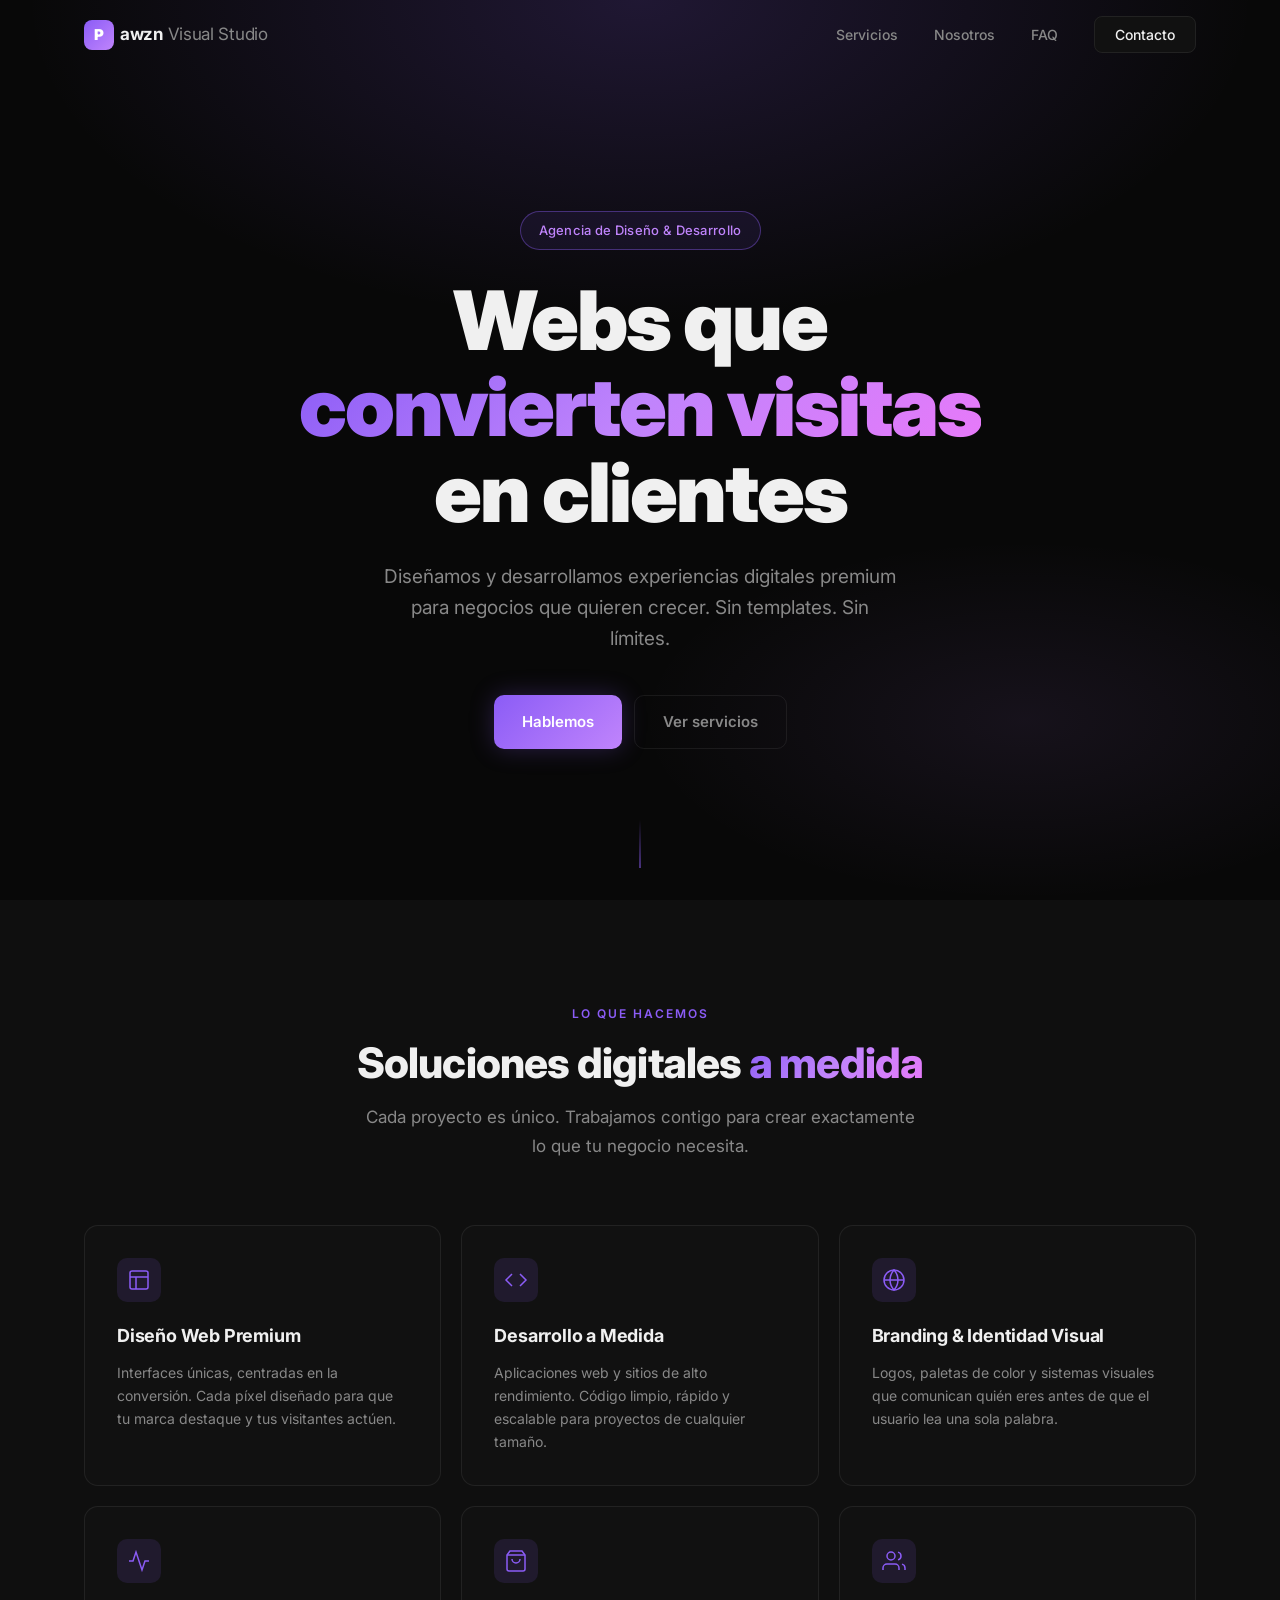
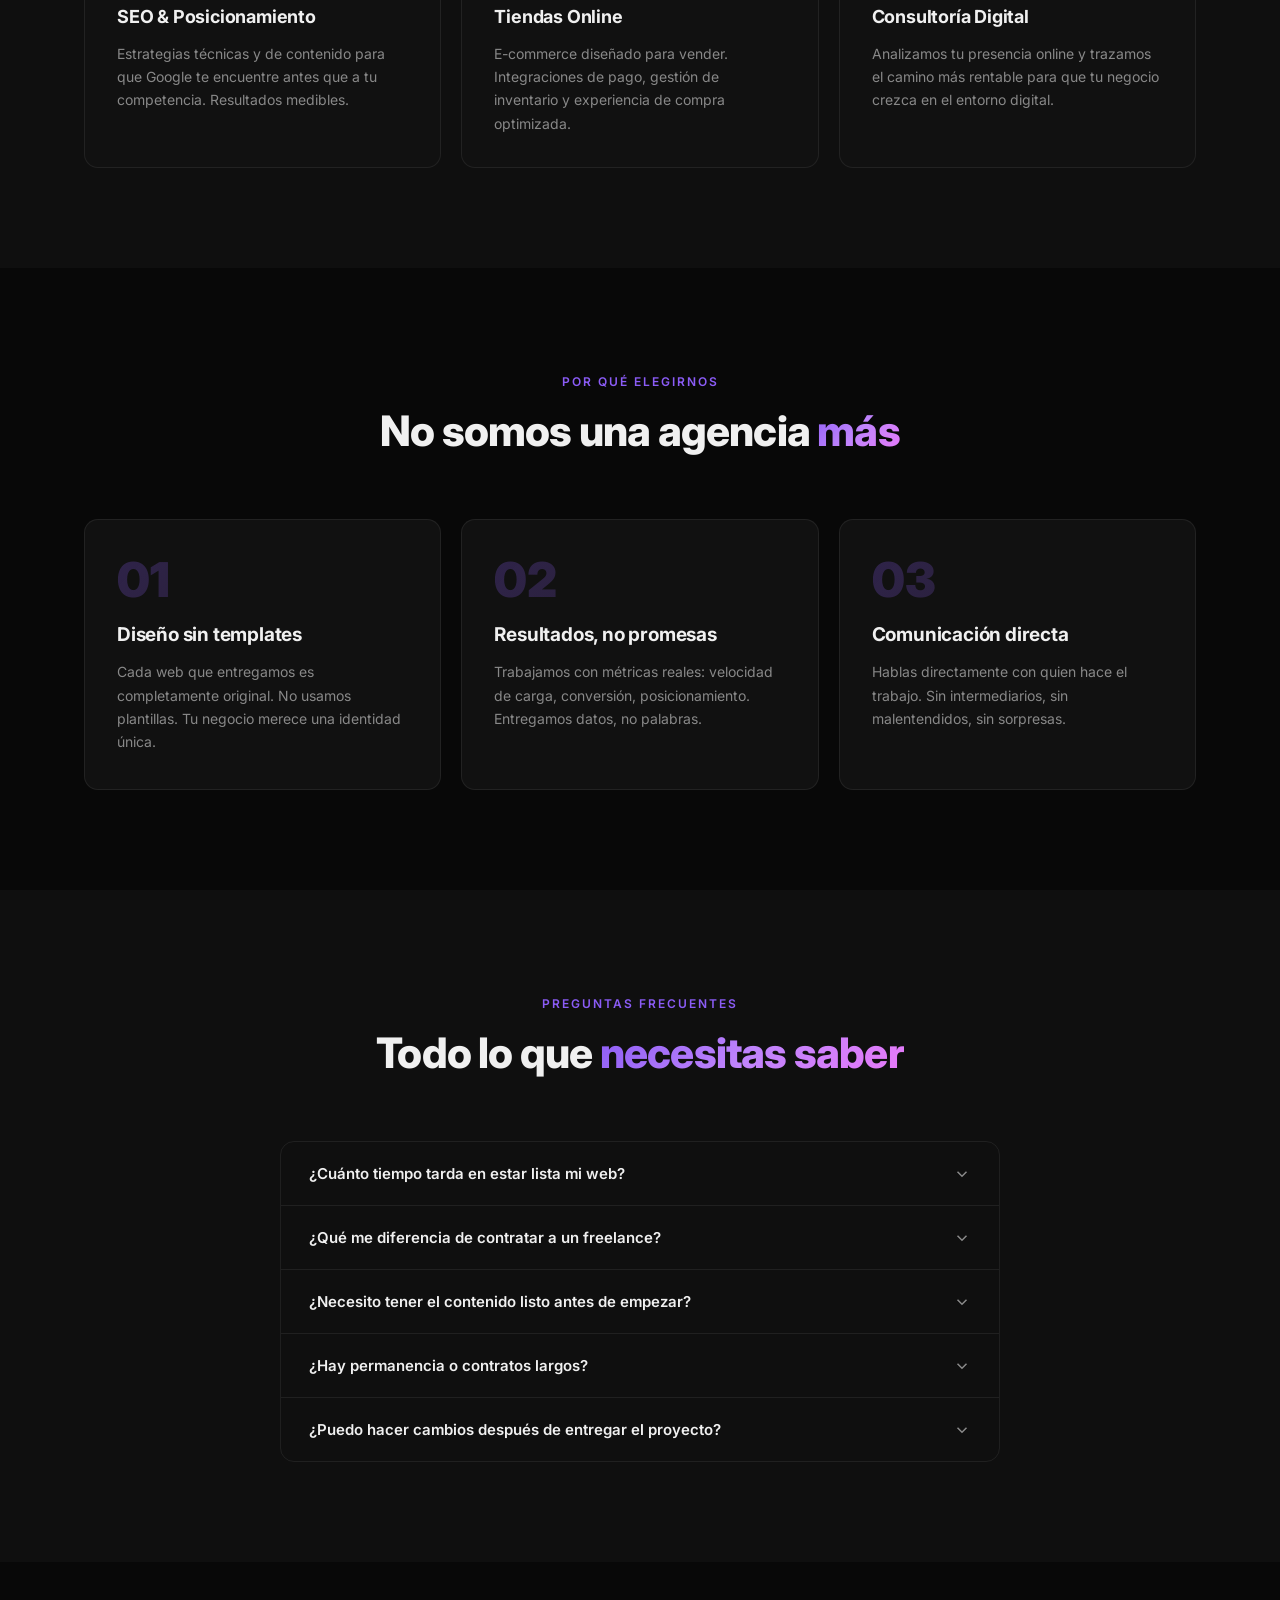
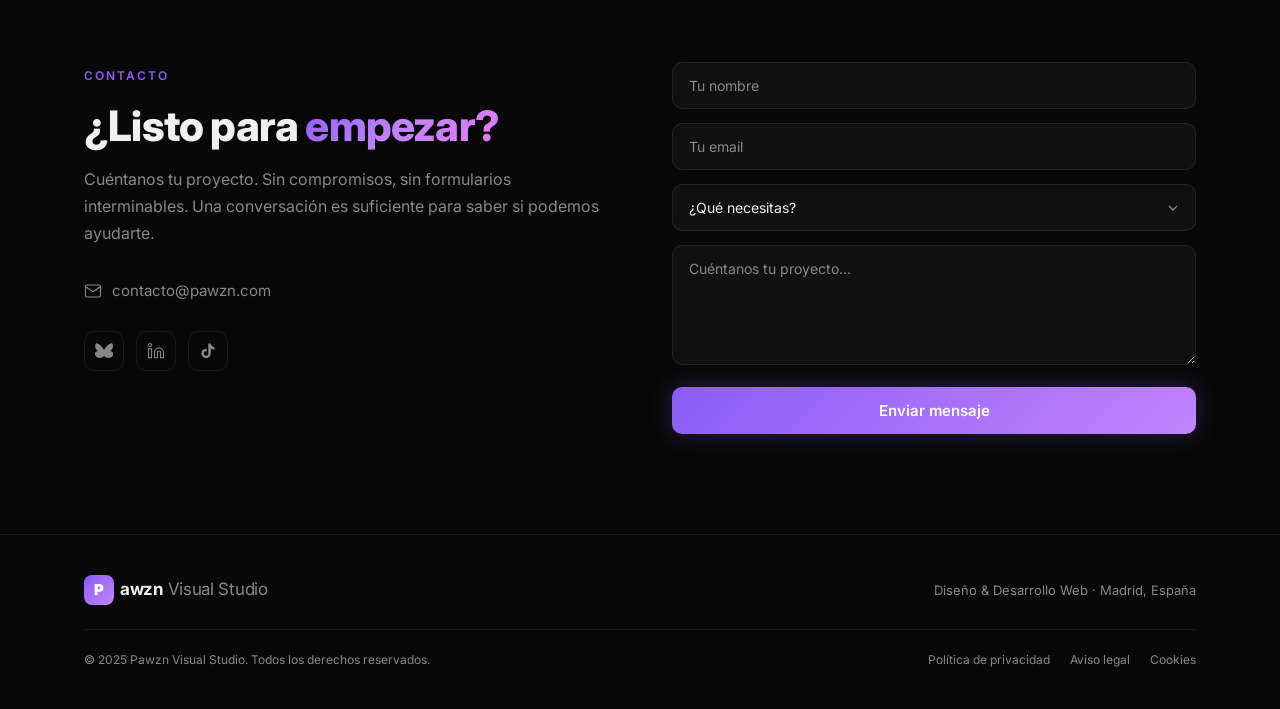
==== index.html @ 92d4a4db "Pawzn Visual Studio — sitio web inicial" ====
<!DOCTYPE html>
<html lang="es">
<head>
  <meta charset="UTF-8" />
  <meta name="viewport" content="width=device-width, initial-scale=1.0" />
  <title>Pawzn Visual Studio — Diseño & Desarrollo Web</title>
  <link rel="preconnect" href="https://fonts.googleapis.com" />
  <link rel="preconnect" href="https://fonts.gstatic.com" crossorigin />
  <link href="https://fonts.googleapis.com/css2?family=Inter:wght@300;400;500;600;700;800;900&display=swap" rel="stylesheet" />
  <link rel="stylesheet" href="style.css" />
</head>
<body>

  <!-- NAV -->
  <nav class="nav" id="nav">
    <div class="nav__inner">
      <a href="#" class="nav__logo">
        <span class="logo-mark">P</span>
        <span class="logo-text">awzn<span class="logo-dim"> Visual Studio</span></span>
      </a>
      <ul class="nav__links">
        <li><a href="#servicios">Servicios</a></li>
        <li><a href="#por-que">Nosotros</a></li>
        <li><a href="#faq">FAQ</a></li>
        <li><a href="#contacto" class="nav__cta">Contacto</a></li>
      </ul>
      <button class="nav__burger" id="burger" aria-label="Menú">
        <span></span><span></span><span></span>
      </button>
    </div>
    <div class="nav__mobile" id="mobileMenu">
      <a href="#servicios">Servicios</a>
      <a href="#por-que">Nosotros</a>
      <a href="#faq">FAQ</a>
      <a href="#contacto">Contacto</a>
    </div>
  </nav>

  <!-- HERO -->
  <section class="hero" id="inicio">
    <div class="hero__bg"></div>
    <div class="hero__content">
      <div class="hero__badge reveal">Agencia de Diseño & Desarrollo</div>
      <h1 class="hero__title reveal reveal--delay-1">
        Webs que<br />
        <span class="gradient-text">convierten visitas</span><br />
        en clientes
      </h1>
      <p class="hero__sub reveal reveal--delay-2">
        Diseñamos y desarrollamos experiencias digitales premium para negocios que quieren crecer. Sin templates. Sin límites.
      </p>
      <div class="hero__actions reveal reveal--delay-3">
        <a href="#contacto" class="btn btn--primary">Hablemos</a>
        <a href="#servicios" class="btn btn--ghost">Ver servicios</a>
      </div>
    </div>
    <div class="hero__scroll">
      <span></span>
    </div>
  </section>

  <!-- SERVICIOS -->
  <section class="services" id="servicios">
    <div class="container">
      <div class="section-header reveal">
        <p class="section-label">Lo que hacemos</p>
        <h2 class="section-title">Soluciones digitales <span class="gradient-text">a medida</span></h2>
        <p class="section-sub">Cada proyecto es único. Trabajamos contigo para crear exactamente lo que tu negocio necesita.</p>
      </div>
      <div class="services__grid">

        <div class="service-card reveal">
          <div class="service-card__icon">
            <svg viewBox="0 0 24 24" fill="none" stroke="currentColor" stroke-width="1.5"><rect x="3" y="3" width="18" height="18" rx="2"/><path d="M3 9h18M9 21V9"/></svg>
          </div>
          <h3>Diseño Web Premium</h3>
          <p>Interfaces únicas, centradas en la conversión. Cada píxel diseñado para que tu marca destaque y tus visitantes actúen.</p>
        </div>

        <div class="service-card reveal">
          <div class="service-card__icon">
            <svg viewBox="0 0 24 24" fill="none" stroke="currentColor" stroke-width="1.5"><polyline points="16 18 22 12 16 6"/><polyline points="8 6 2 12 8 18"/></svg>
          </div>
          <h3>Desarrollo a Medida</h3>
          <p>Aplicaciones web y sitios de alto rendimiento. Código limpio, rápido y escalable para proyectos de cualquier tamaño.</p>
        </div>

        <div class="service-card reveal">
          <div class="service-card__icon">
            <svg viewBox="0 0 24 24" fill="none" stroke="currentColor" stroke-width="1.5"><circle cx="12" cy="12" r="10"/><path d="M12 2a15.3 15.3 0 0 1 4 10 15.3 15.3 0 0 1-4 10 15.3 15.3 0 0 1-4-10 15.3 15.3 0 0 1 4-10z"/><path d="M2 12h20"/></svg>
          </div>
          <h3>Branding & Identidad Visual</h3>
          <p>Logos, paletas de color y sistemas visuales que comunican quién eres antes de que el usuario lea una sola palabra.</p>
        </div>

        <div class="service-card reveal">
          <div class="service-card__icon">
            <svg viewBox="0 0 24 24" fill="none" stroke="currentColor" stroke-width="1.5"><polyline points="22 12 18 12 15 21 9 3 6 12 2 12"/></svg>
          </div>
          <h3>SEO & Posicionamiento</h3>
          <p>Estrategias técnicas y de contenido para que Google te encuentre antes que a tu competencia. Resultados medibles.</p>
        </div>

        <div class="service-card reveal">
          <div class="service-card__icon">
            <svg viewBox="0 0 24 24" fill="none" stroke="currentColor" stroke-width="1.5"><path d="M6 2L3 6v14a2 2 0 002 2h14a2 2 0 002-2V6l-3-4z"/><line x1="3" y1="6" x2="21" y2="6"/><path d="M16 10a4 4 0 01-8 0"/></svg>
          </div>
          <h3>Tiendas Online</h3>
          <p>E-commerce diseñado para vender. Integraciones de pago, gestión de inventario y experiencia de compra optimizada.</p>
        </div>

        <div class="service-card reveal">
          <div class="service-card__icon">
            <svg viewBox="0 0 24 24" fill="none" stroke="currentColor" stroke-width="1.5"><path d="M17 21v-2a4 4 0 00-4-4H5a4 4 0 00-4 4v2"/><circle cx="9" cy="7" r="4"/><path d="M23 21v-2a4 4 0 00-3-3.87"/><path d="M16 3.13a4 4 0 010 7.75"/></svg>
          </div>
          <h3>Consultoría Digital</h3>
          <p>Analizamos tu presencia online y trazamos el camino más rentable para que tu negocio crezca en el entorno digital.</p>
        </div>

      </div>
    </div>
  </section>

  <!-- POR QUÉ PAWZN -->
  <section class="why" id="por-que">
    <div class="container">
      <div class="section-header reveal">
        <p class="section-label">Por qué elegirnos</p>
        <h2 class="section-title">No somos una agencia <span class="gradient-text">más</span></h2>
      </div>
      <div class="why__grid">
        <div class="why-card reveal">
          <div class="why-card__num">01</div>
          <h3>Diseño sin templates</h3>
          <p>Cada web que entregamos es completamente original. No usamos plantillas. Tu negocio merece una identidad única.</p>
        </div>
        <div class="why-card reveal">
          <div class="why-card__num">02</div>
          <h3>Resultados, no promesas</h3>
          <p>Trabajamos con métricas reales: velocidad de carga, conversión, posicionamiento. Entregamos datos, no palabras.</p>
        </div>
        <div class="why-card reveal">
          <div class="why-card__num">03</div>
          <h3>Comunicación directa</h3>
          <p>Hablas directamente con quien hace el trabajo. Sin intermediarios, sin malentendidos, sin sorpresas.</p>
        </div>
      </div>
    </div>
  </section>

  <!-- FAQ -->
  <section class="faq" id="faq">
    <div class="container">
      <div class="section-header reveal">
        <p class="section-label">Preguntas frecuentes</p>
        <h2 class="section-title">Todo lo que <span class="gradient-text">necesitas saber</span></h2>
      </div>
      <div class="faq__list reveal">

        <div class="faq__item">
          <button class="faq__question">
            <span>¿Cuánto tiempo tarda en estar lista mi web?</span>
            <svg class="faq__icon" viewBox="0 0 24 24" fill="none" stroke="currentColor" stroke-width="2"><polyline points="6 9 12 15 18 9"/></svg>
          </button>
          <div class="faq__answer">
            <p>Depende del alcance del proyecto. Una landing page puede estar lista en 1–2 semanas. Un sitio corporativo completo o una tienda online puede llevar entre 3 y 8 semanas. Te damos un calendario detallado antes de comenzar.</p>
          </div>
        </div>

        <div class="faq__item">
          <button class="faq__question">
            <span>¿Qué me diferencia de contratar a un freelance?</span>
            <svg class="faq__icon" viewBox="0 0 24 24" fill="none" stroke="currentColor" stroke-width="2"><polyline points="6 9 12 15 18 9"/></svg>
          </button>
          <div class="faq__answer">
            <p>Con Pawzn Visual Studio tienes diseño, desarrollo y estrategia en un mismo lugar. No tendrás que coordinar a tres personas distintas ni asumir que el diseño y el código vayan desconectados. Entregamos el proyecto completo.</p>
          </div>
        </div>

        <div class="faq__item">
          <button class="faq__question">
            <span>¿Necesito tener el contenido listo antes de empezar?</span>
            <svg class="faq__icon" viewBox="0 0 24 24" fill="none" stroke="currentColor" stroke-width="2"><polyline points="6 9 12 15 18 9"/></svg>
          </button>
          <div class="faq__answer">
            <p>No es obligatorio, pero sí acelera el proceso. Podemos ayudarte a estructurar los textos y orientarte sobre qué imágenes usar. Lo importante es que la información sobre tu negocio sea real: nunca inventamos datos.</p>
          </div>
        </div>

        <div class="faq__item">
          <button class="faq__question">
            <span>¿Hay permanencia o contratos largos?</span>
            <svg class="faq__icon" viewBox="0 0 24 24" fill="none" stroke="currentColor" stroke-width="2"><polyline points="6 9 12 15 18 9"/></svg>
          </button>
          <div class="faq__answer">
            <p>No. Trabajamos por proyecto o con acuerdos de mantenimiento mensuales sin permanencia. Si en algún momento decides no continuar, te entregamos todos los archivos y accesos sin problema.</p>
          </div>
        </div>

        <div class="faq__item">
          <button class="faq__question">
            <span>¿Puedo hacer cambios después de entregar el proyecto?</span>
            <svg class="faq__icon" viewBox="0 0 24 24" fill="none" stroke="currentColor" stroke-width="2"><polyline points="6 9 12 15 18 9"/></svg>
          </button>
          <div class="faq__answer">
            <p>Sí. Incluimos un período de revisiones dentro del proyecto. Para cambios posteriores, ofrecemos planes de mantenimiento o los gestionamos como proyectos puntuales según la magnitud.</p>
          </div>
        </div>

      </div>
    </div>
  </section>

  <!-- CONTACTO -->
  <section class="contact" id="contacto">
    <div class="container">
      <div class="contact__inner reveal">
        <div class="contact__text">
          <p class="section-label">Contacto</p>
          <h2 class="section-title">¿Listo para <span class="gradient-text">empezar?</span></h2>
          <p class="contact__desc">Cuéntanos tu proyecto. Sin compromisos, sin formularios interminables. Una conversación es suficiente para saber si podemos ayudarte.</p>
          <div class="contact__links">
            <a href="mailto:contacto@pawzn.com" class="contact__link">
              <svg viewBox="0 0 24 24" fill="none" stroke="currentColor" stroke-width="1.5"><path d="M4 4h16c1.1 0 2 .9 2 2v12c0 1.1-.9 2-2 2H4c-1.1 0-2-.9-2-2V6c0-1.1.9-2 2-2z"/><polyline points="22,6 12,13 2,6"/></svg>
              contacto@pawzn.com
            </a>
          </div>
          <div class="contact__socials">
            <a href="https://bsky.app/profile/pawzn.bsky.social" target="_blank" rel="noopener" aria-label="Bluesky">
              <svg viewBox="0 0 24 24" fill="currentColor"><path d="M12 10.8c-1.087-2.114-4.046-6.053-6.798-7.995C2.566.944 1.077 1.242.51 3.423c-.317 1.22-.162 3.876.308 5.28.53 1.58 1.885 2.944 3.445 3.22-2.33.405-4.342 1.637-4.342 3.977 0 2.648 1.96 5.3 6.286 5.3 2.607 0 4.31-1.197 5.793-2.93C13.69 20.07 15.393 21.2 18 21.2c4.326 0 6.286-2.652 6.286-5.3 0-2.34-2.012-3.572-4.342-3.977 1.56-.276 2.915-1.64 3.445-3.22.47-1.404.625-4.06.308-5.28-.567-2.18-2.056-2.48-4.692-.618C16.046 4.747 13.087 8.686 12 10.8z"/></svg>
            </a>
            <a href="https://www.linkedin.com/in/monica-rodriguez-188956415/" target="_blank" rel="noopener" aria-label="LinkedIn">
              <svg viewBox="0 0 24 24" fill="none" stroke="currentColor" stroke-width="1.5"><path d="M16 8a6 6 0 016 6v7h-4v-7a2 2 0 00-2-2 2 2 0 00-2 2v7h-4v-7a6 6 0 016-6z"/><rect x="2" y="9" width="4" height="12"/><circle cx="4" cy="4" r="2"/></svg>
            </a>
            <a href="https://www.tiktok.com/@monicarodriguez3310" target="_blank" rel="noopener" aria-label="TikTok">
              <svg viewBox="0 0 24 24" fill="currentColor"><path d="M19.59 6.69a4.83 4.83 0 01-3.77-4.25V2h-3.45v13.67a2.89 2.89 0 01-2.88 2.5 2.89 2.89 0 01-2.89-2.89 2.89 2.89 0 012.89-2.89c.28 0 .54.04.79.1V9.01a6.34 6.34 0 00-.79-.05 6.34 6.34 0 00-6.34 6.34 6.34 6.34 0 006.34 6.34 6.34 6.34 0 006.33-6.34V8.69a8.18 8.18 0 004.78 1.52V6.76a4.85 4.85 0 01-1.01-.07z"/></svg>
            </a>
          </div>
        </div>
        <form class="contact__form" id="contactForm">
          <div class="form-group">
            <input type="text" id="name" placeholder="Tu nombre" required />
          </div>
          <div class="form-group">
            <input type="email" id="email" placeholder="Tu email" required />
          </div>
          <div class="form-group">
            <select id="service">
              <option value="" disabled selected>¿Qué necesitas?</option>
              <option>Diseño Web Premium</option>
              <option>Desarrollo a Medida</option>
              <option>Branding & Identidad Visual</option>
              <option>SEO & Posicionamiento</option>
              <option>Tienda Online</option>
              <option>Consultoría Digital</option>
            </select>
          </div>
          <div class="form-group">
            <textarea id="message" placeholder="Cuéntanos tu proyecto..." rows="4"></textarea>
          </div>
          <button type="submit" class="btn btn--primary btn--full">Enviar mensaje</button>
        </form>
      </div>
    </div>
  </section>

  <!-- FOOTER -->
  <footer class="footer">
    <div class="container">
      <div class="footer__top">
        <a href="#" class="nav__logo">
          <span class="logo-mark">P</span>
          <span class="logo-text">awzn<span class="logo-dim"> Visual Studio</span></span>
        </a>
        <p>Diseño & Desarrollo Web · Madrid, España</p>
      </div>
      <div class="footer__bottom">
        <span>&copy; 2025 Pawzn Visual Studio. Todos los derechos reservados.</span>
        <div class="footer__legal">
          <a href="#">Política de privacidad</a>
          <a href="#">Aviso legal</a>
          <a href="#">Cookies</a>
        </div>
      </div>
    </div>
  </footer>

  <script src="main.js"></script>
</body>
</html>
---- style.css ----
/* ===========================
   RESET & BASE
=========================== */
*, *::before, *::after { box-sizing: border-box; margin: 0; padding: 0; }

:root {
  --bg:        #080808;
  --bg-2:      #0f0f0f;
  --bg-card:   #111111;
  --border:    rgba(255,255,255,0.07);
  --text:      #f0f0f0;
  --text-dim:  #888;
  --accent:    #8b5cf6;
  --accent-2:  #6d28d9;
  --accent-glow: rgba(139,92,246,0.25);
  --radius:    14px;
  --transition: 0.35s cubic-bezier(0.4,0,0.2,1);
}

html { scroll-behavior: smooth; }

body {
  background: var(--bg);
  color: var(--text);
  font-family: 'Inter', sans-serif;
  font-size: 16px;
  line-height: 1.6;
  -webkit-font-smoothing: antialiased;
}

a { color: inherit; text-decoration: none; }
img { max-width: 100%; display: block; }
button { cursor: pointer; border: none; background: none; font-family: inherit; }

.container {
  max-width: 1160px;
  margin: 0 auto;
  padding: 0 24px;
}

/* ===========================
   GRADIENTS & EFFECTS
=========================== */
.gradient-text {
  background: linear-gradient(135deg, #8b5cf6 0%, #c084fc 50%, #e879f9 100%);
  -webkit-background-clip: text;
  -webkit-text-fill-color: transparent;
  background-clip: text;
}

/* ===========================
   SCROLL REVEAL
=========================== */
.reveal {
  opacity: 0;
  transform: translateY(32px);
  transition: opacity 0.7s ease, transform 0.7s ease;
}
.reveal.visible {
  opacity: 1;
  transform: translateY(0);
}
.reveal--delay-1 { transition-delay: 0.1s; }
.reveal--delay-2 { transition-delay: 0.22s; }
.reveal--delay-3 { transition-delay: 0.34s; }

/* ===========================
   NAVIGATION
=========================== */
.nav {
  position: fixed;
  top: 0; left: 0; right: 0;
  z-index: 100;
  padding: 0;
  transition: background var(--transition), border-color var(--transition);
}
.nav.scrolled {
  background: rgba(8,8,8,0.85);
  backdrop-filter: blur(16px);
  -webkit-backdrop-filter: blur(16px);
  border-bottom: 1px solid var(--border);
}
.nav__inner {
  max-width: 1160px;
  margin: 0 auto;
  padding: 20px 24px;
  display: flex;
  align-items: center;
  justify-content: space-between;
}
.nav__logo {
  display: flex;
  align-items: center;
  gap: 4px;
  font-size: 17px;
  font-weight: 700;
  letter-spacing: -0.3px;
}
.logo-mark {
  display: inline-flex;
  align-items: center;
  justify-content: center;
  width: 30px;
  height: 30px;
  border-radius: 8px;
  background: linear-gradient(135deg, var(--accent), #c084fc);
  color: #fff;
  font-weight: 900;
  font-size: 15px;
  margin-right: 2px;
}
.logo-dim { color: var(--text-dim); font-weight: 400; }
.nav__links {
  list-style: none;
  display: flex;
  align-items: center;
  gap: 36px;
}
.nav__links a {
  font-size: 14px;
  font-weight: 500;
  color: var(--text-dim);
  transition: color var(--transition);
}
.nav__links a:hover { color: var(--text); }
.nav__cta {
  padding: 9px 20px;
  border-radius: 8px;
  background: var(--bg-card);
  border: 1px solid var(--border);
  color: var(--text) !important;
  transition: border-color var(--transition), background var(--transition) !important;
}
.nav__cta:hover {
  border-color: var(--accent) !important;
  background: rgba(139,92,246,0.1) !important;
}
.nav__burger {
  display: none;
  flex-direction: column;
  gap: 5px;
  padding: 4px;
}
.nav__burger span {
  display: block;
  width: 22px;
  height: 2px;
  background: var(--text);
  border-radius: 2px;
  transition: var(--transition);
}
.nav__mobile {
  display: none;
  flex-direction: column;
  padding: 16px 24px 20px;
  gap: 2px;
  border-top: 1px solid var(--border);
  background: rgba(8,8,8,0.95);
  backdrop-filter: blur(16px);
}
.nav__mobile.open { display: flex; }
.nav__mobile a {
  padding: 12px 0;
  font-size: 15px;
  font-weight: 500;
  color: var(--text-dim);
  border-bottom: 1px solid var(--border);
  transition: color var(--transition);
}
.nav__mobile a:hover { color: var(--text); }
.nav__mobile a:last-child { border-bottom: none; }

/* ===========================
   BUTTONS
=========================== */
.btn {
  display: inline-flex;
  align-items: center;
  justify-content: center;
  gap: 8px;
  padding: 14px 28px;
  border-radius: 10px;
  font-size: 15px;
  font-weight: 600;
  transition: var(--transition);
}
.btn--primary {
  background: linear-gradient(135deg, var(--accent), #c084fc);
  color: #fff;
  box-shadow: 0 0 24px var(--accent-glow);
}
.btn--primary:hover {
  transform: translateY(-2px);
  box-shadow: 0 0 40px rgba(139,92,246,0.45);
}
.btn--ghost {
  background: transparent;
  color: var(--text-dim);
  border: 1px solid var(--border);
}
.btn--ghost:hover {
  color: var(--text);
  border-color: rgba(255,255,255,0.2);
  background: rgba(255,255,255,0.04);
}
.btn--full { width: 100%; }

/* ===========================
   SECTION HEADERS
=========================== */
.section-header {
  text-align: center;
  margin-bottom: 64px;
}
.section-label {
  display: inline-block;
  font-size: 12px;
  font-weight: 600;
  letter-spacing: 2px;
  text-transform: uppercase;
  color: var(--accent);
  margin-bottom: 16px;
}
.section-title {
  font-size: clamp(28px, 4vw, 42px);
  font-weight: 800;
  letter-spacing: -0.8px;
  line-height: 1.15;
  margin-bottom: 16px;
}
.section-sub {
  font-size: 17px;
  color: var(--text-dim);
  max-width: 560px;
  margin: 0 auto;
  line-height: 1.7;
}

/* ===========================
   HERO
=========================== */
.hero {
  min-height: 100vh;
  display: flex;
  align-items: center;
  justify-content: center;
  text-align: center;
  position: relative;
  overflow: hidden;
  padding: 140px 24px 80px;
}
.hero__bg {
  position: absolute;
  inset: 0;
  background:
    radial-gradient(ellipse 80% 60% at 50% 0%, rgba(139,92,246,0.18) 0%, transparent 60%),
    radial-gradient(ellipse 60% 40% at 80% 80%, rgba(192,132,252,0.08) 0%, transparent 50%);
  pointer-events: none;
}
.hero__content { position: relative; z-index: 1; max-width: 800px; }
.hero__badge {
  display: inline-block;
  padding: 8px 18px;
  border-radius: 100px;
  border: 1px solid rgba(139,92,246,0.4);
  background: rgba(139,92,246,0.08);
  font-size: 13px;
  font-weight: 500;
  color: #c084fc;
  margin-bottom: 28px;
  letter-spacing: 0.3px;
}
.hero__title {
  font-size: clamp(40px, 7vw, 82px);
  font-weight: 900;
  letter-spacing: -2px;
  line-height: 1.05;
  margin-bottom: 24px;
}
.hero__sub {
  font-size: clamp(16px, 2vw, 19px);
  color: var(--text-dim);
  max-width: 520px;
  margin: 0 auto 40px;
  line-height: 1.65;
}
.hero__actions {
  display: flex;
  gap: 12px;
  justify-content: center;
  flex-wrap: wrap;
}
.hero__scroll {
  position: absolute;
  bottom: 32px;
  left: 50%;
  transform: translateX(-50%);
}
.hero__scroll span {
  display: block;
  width: 1px;
  height: 48px;
  background: linear-gradient(to bottom, transparent, var(--accent));
  margin: 0 auto;
  animation: scrollPulse 2s ease-in-out infinite;
}
@keyframes scrollPulse {
  0%,100% { opacity: 0.3; transform: scaleY(0.6); }
  50% { opacity: 1; transform: scaleY(1); }
}

/* ===========================
   SERVICES
=========================== */
.services {
  padding: 100px 0;
  background: var(--bg-2);
}
.services__grid {
  display: grid;
  grid-template-columns: repeat(auto-fit, minmax(300px, 1fr));
  gap: 20px;
}
.service-card {
  padding: 32px;
  background: var(--bg-card);
  border: 1px solid var(--border);
  border-radius: var(--radius);
  transition: border-color var(--transition), transform var(--transition), box-shadow var(--transition);
  cursor: default;
}
.service-card:hover {
  border-color: rgba(139,92,246,0.35);
  transform: translateY(-4px);
  box-shadow: 0 16px 48px rgba(0,0,0,0.3), 0 0 0 1px rgba(139,92,246,0.1);
}
.service-card__icon {
  width: 44px;
  height: 44px;
  padding: 10px;
  border-radius: 10px;
  background: rgba(139,92,246,0.12);
  color: var(--accent);
  margin-bottom: 20px;
}
.service-card__icon svg { width: 100%; height: 100%; }
.service-card h3 {
  font-size: 18px;
  font-weight: 700;
  margin-bottom: 10px;
  letter-spacing: -0.2px;
}
.service-card p {
  font-size: 14px;
  color: var(--text-dim);
  line-height: 1.65;
}

/* ===========================
   WHY
=========================== */
.why {
  padding: 100px 0;
}
.why__grid {
  display: grid;
  grid-template-columns: repeat(auto-fit, minmax(280px, 1fr));
  gap: 20px;
}
.why-card {
  padding: 36px 32px;
  background: var(--bg-card);
  border: 1px solid var(--border);
  border-radius: var(--radius);
  transition: border-color var(--transition);
}
.why-card:hover { border-color: rgba(139,92,246,0.3); }
.why-card__num {
  font-size: 48px;
  font-weight: 900;
  background: linear-gradient(135deg, rgba(139,92,246,0.25), rgba(192,132,252,0.1));
  -webkit-background-clip: text;
  -webkit-text-fill-color: transparent;
  background-clip: text;
  line-height: 1;
  margin-bottom: 16px;
}
.why-card h3 {
  font-size: 19px;
  font-weight: 700;
  margin-bottom: 10px;
  letter-spacing: -0.2px;
}
.why-card p {
  font-size: 14px;
  color: var(--text-dim);
  line-height: 1.65;
}

/* ===========================
   FAQ
=========================== */
.faq {
  padding: 100px 0;
  background: var(--bg-2);
}
.faq__list {
  max-width: 720px;
  margin: 0 auto;
  display: flex;
  flex-direction: column;
  gap: 0;
  border: 1px solid var(--border);
  border-radius: var(--radius);
  overflow: hidden;
}
.faq__item {
  border-bottom: 1px solid var(--border);
}
.faq__item:last-child { border-bottom: none; }
.faq__question {
  width: 100%;
  display: flex;
  align-items: center;
  justify-content: space-between;
  gap: 16px;
  padding: 22px 28px;
  text-align: left;
  font-size: 15px;
  font-weight: 600;
  color: var(--text);
  background: transparent;
  transition: background var(--transition), color var(--transition);
}
.faq__question:hover { background: rgba(255,255,255,0.03); }
.faq__question.active { color: #c084fc; }
.faq__icon {
  width: 18px;
  height: 18px;
  flex-shrink: 0;
  transition: transform var(--transition);
  color: var(--text-dim);
}
.faq__question.active .faq__icon { transform: rotate(180deg); color: #c084fc; }
.faq__answer {
  max-height: 0;
  overflow: hidden;
  transition: max-height 0.4s cubic-bezier(0.4,0,0.2,1);
}
.faq__answer.open { max-height: 300px; }
.faq__answer p {
  padding: 0 28px 22px;
  font-size: 14px;
  color: var(--text-dim);
  line-height: 1.7;
}

/* ===========================
   CONTACT
=========================== */
.contact {
  padding: 100px 0;
}
.contact__inner {
  display: grid;
  grid-template-columns: 1fr 1fr;
  gap: 64px;
  align-items: start;
}
.contact__desc {
  font-size: 16px;
  color: var(--text-dim);
  line-height: 1.7;
  margin: 16px 0 32px;
}
.contact__links {
  display: flex;
  flex-direction: column;
  gap: 12px;
  margin-bottom: 28px;
}
.contact__link {
  display: inline-flex;
  align-items: center;
  gap: 10px;
  font-size: 15px;
  color: var(--text-dim);
  transition: color var(--transition);
}
.contact__link svg { width: 18px; height: 18px; flex-shrink: 0; }
.contact__link:hover { color: var(--accent); }
.contact__socials {
  display: flex;
  gap: 12px;
}
.contact__socials a {
  width: 40px;
  height: 40px;
  display: flex;
  align-items: center;
  justify-content: center;
  border-radius: 10px;
  border: 1px solid var(--border);
  color: var(--text-dim);
  transition: var(--transition);
}
.contact__socials a svg { width: 18px; height: 18px; }
.contact__socials a:hover {
  border-color: var(--accent);
  color: var(--accent);
  background: rgba(139,92,246,0.08);
}

/* FORM */
.contact__form {
  display: flex;
  flex-direction: column;
  gap: 14px;
}
.form-group input,
.form-group select,
.form-group textarea {
  width: 100%;
  padding: 14px 16px;
  background: var(--bg-card);
  border: 1px solid var(--border);
  border-radius: 10px;
  color: var(--text);
  font-family: inherit;
  font-size: 14px;
  transition: border-color var(--transition), box-shadow var(--transition);
  outline: none;
  appearance: none;
  -webkit-appearance: none;
}
.form-group select {
  background-image: url("data:image/svg+xml,%3Csvg xmlns='http://www.w3.org/2000/svg' viewBox='0 0 24 24' fill='none' stroke='%23888' stroke-width='2'%3E%3Cpolyline points='6 9 12 15 18 9'/%3E%3C/svg%3E");
  background-repeat: no-repeat;
  background-position: right 14px center;
  background-size: 16px;
  cursor: pointer;
}
.form-group input::placeholder,
.form-group textarea::placeholder { color: var(--text-dim); }
.form-group select option { background: #111; }
.form-group input:focus,
.form-group select:focus,
.form-group textarea:focus {
  border-color: var(--accent);
  box-shadow: 0 0 0 3px var(--accent-glow);
}
.form-group textarea { resize: vertical; min-height: 120px; }

/* ===========================
   FOOTER
=========================== */
.footer {
  padding: 40px 0;
  border-top: 1px solid var(--border);
}
.footer__top {
  display: flex;
  align-items: center;
  justify-content: space-between;
  margin-bottom: 24px;
  gap: 16px;
  flex-wrap: wrap;
}
.footer__top p {
  font-size: 13px;
  color: var(--text-dim);
}
.footer__bottom {
  display: flex;
  align-items: center;
  justify-content: space-between;
  gap: 16px;
  flex-wrap: wrap;
  padding-top: 20px;
  border-top: 1px solid var(--border);
}
.footer__bottom span { font-size: 12px; color: var(--text-dim); }
.footer__legal {
  display: flex;
  gap: 20px;
}
.footer__legal a {
  font-size: 12px;
  color: var(--text-dim);
  transition: color var(--transition);
}
.footer__legal a:hover { color: var(--text); }

/* ===========================
   RESPONSIVE
=========================== */
@media (max-width: 768px) {
  .nav__links { display: none; }
  .nav__burger { display: flex; }
  .hero__title { letter-spacing: -1.5px; }
  .services__grid { grid-template-columns: 1fr; }
  .why__grid { grid-template-columns: 1fr; }
  .contact__inner {
    grid-template-columns: 1fr;
    gap: 40px;
  }
  .footer__top { justify-content: center; text-align: center; }
  .footer__bottom { justify-content: center; text-align: center; }
}

@media (max-width: 480px) {
  .hero { padding-top: 110px; }
  .hero__actions { flex-direction: column; align-items: center; }
  .btn { width: 100%; justify-content: center; }
  .services, .why, .faq, .contact { padding: 64px 0; }
}
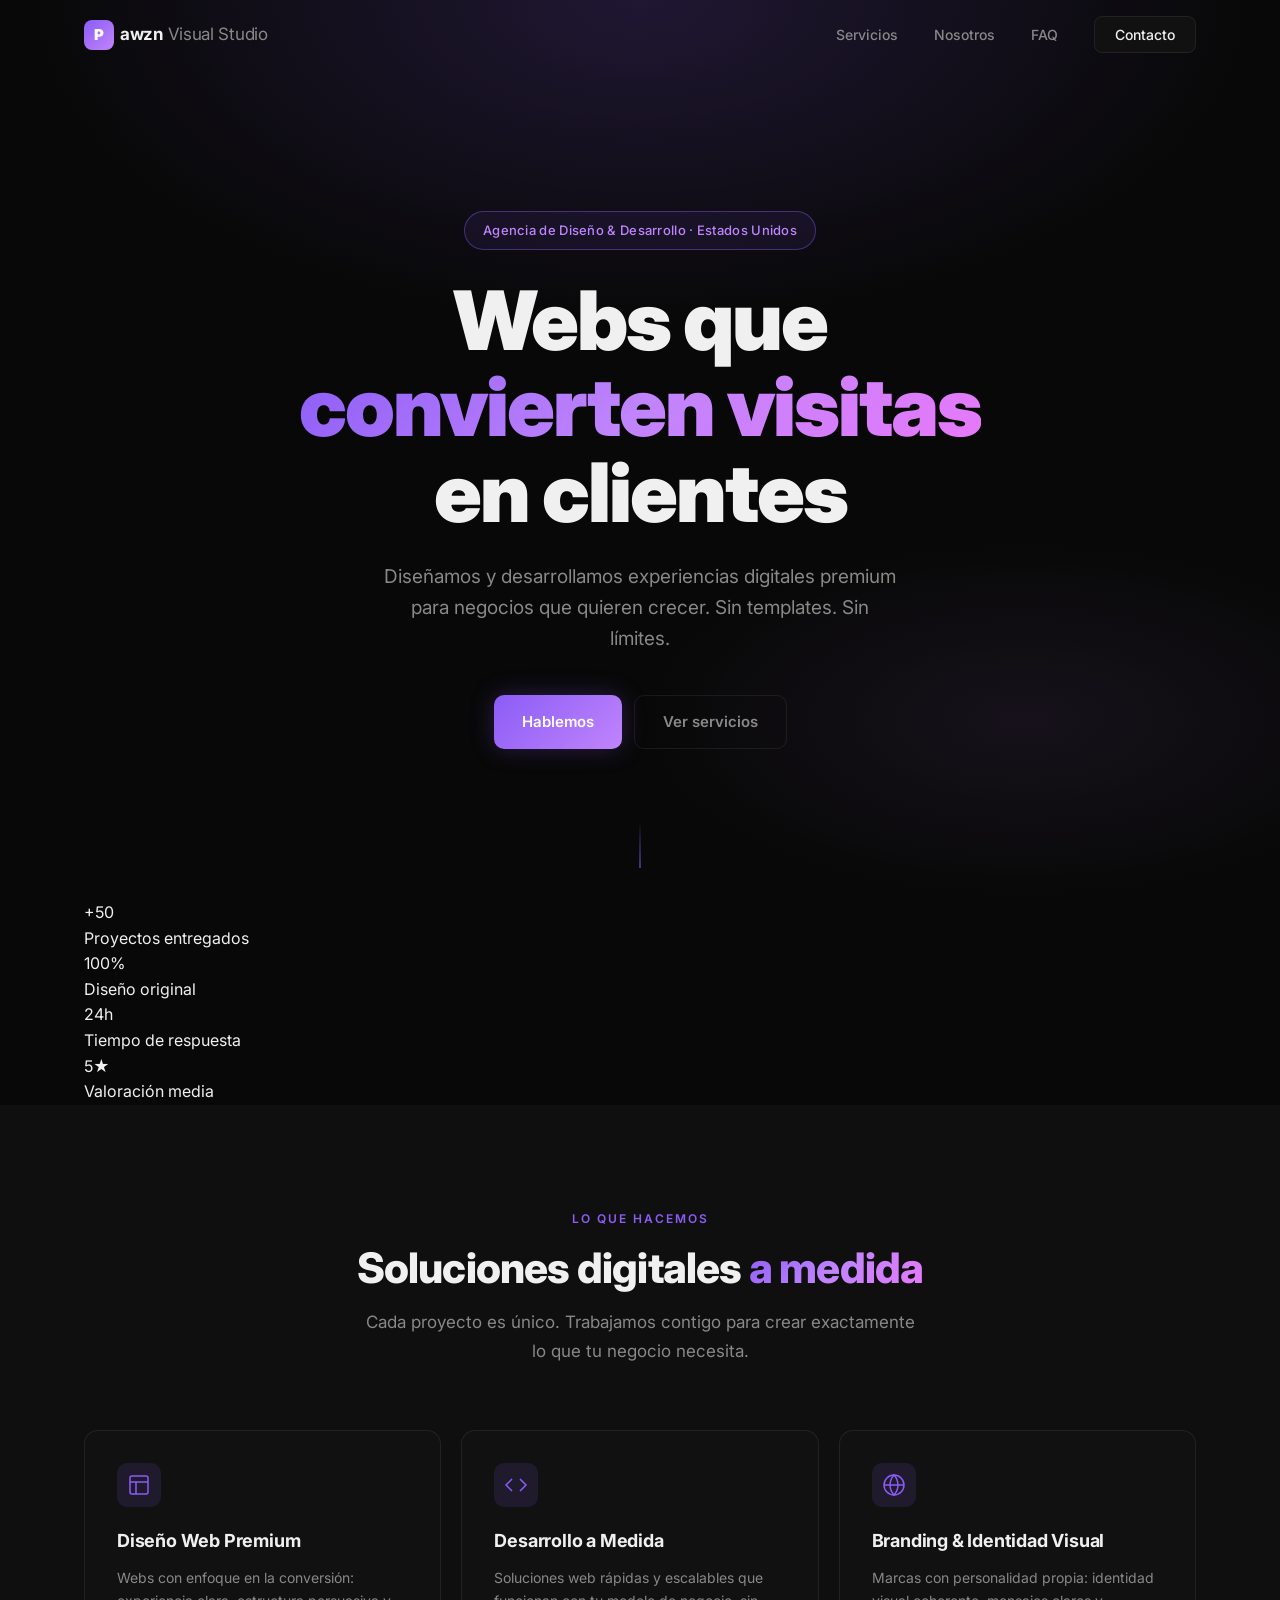
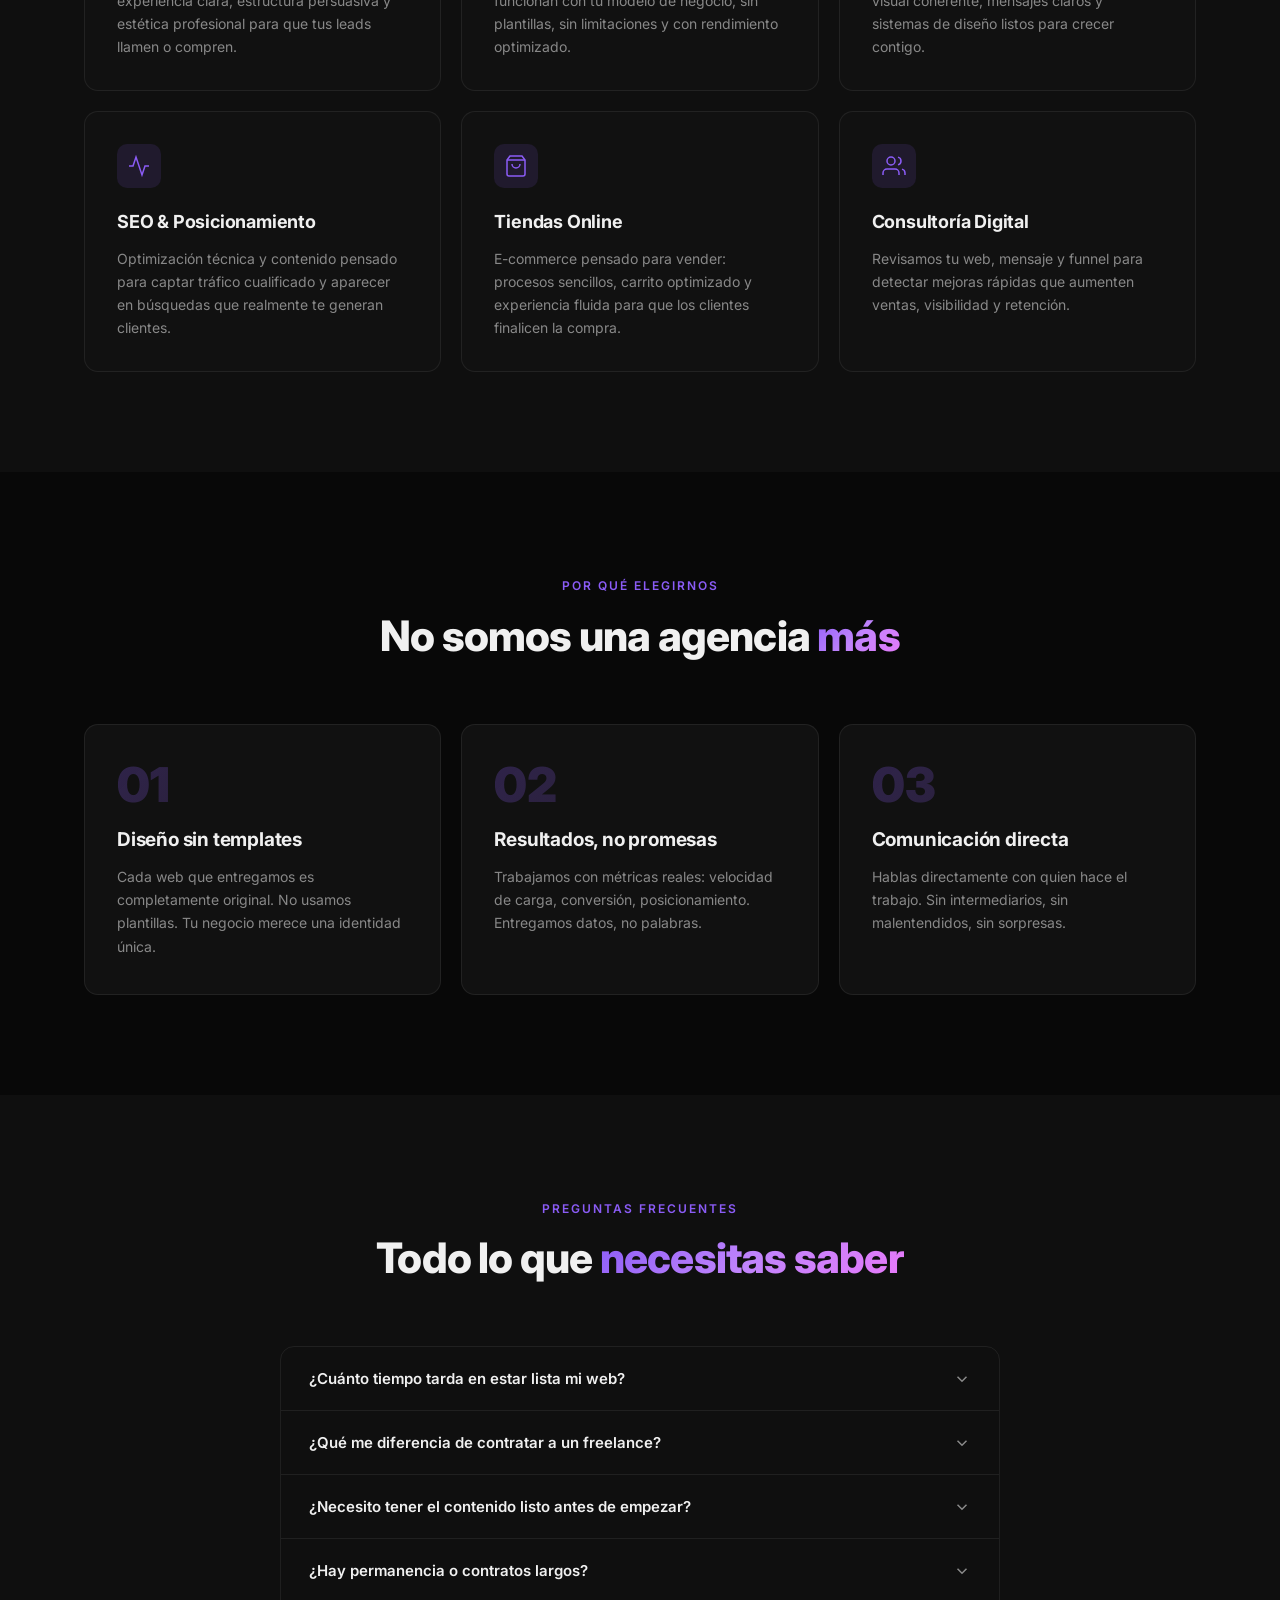
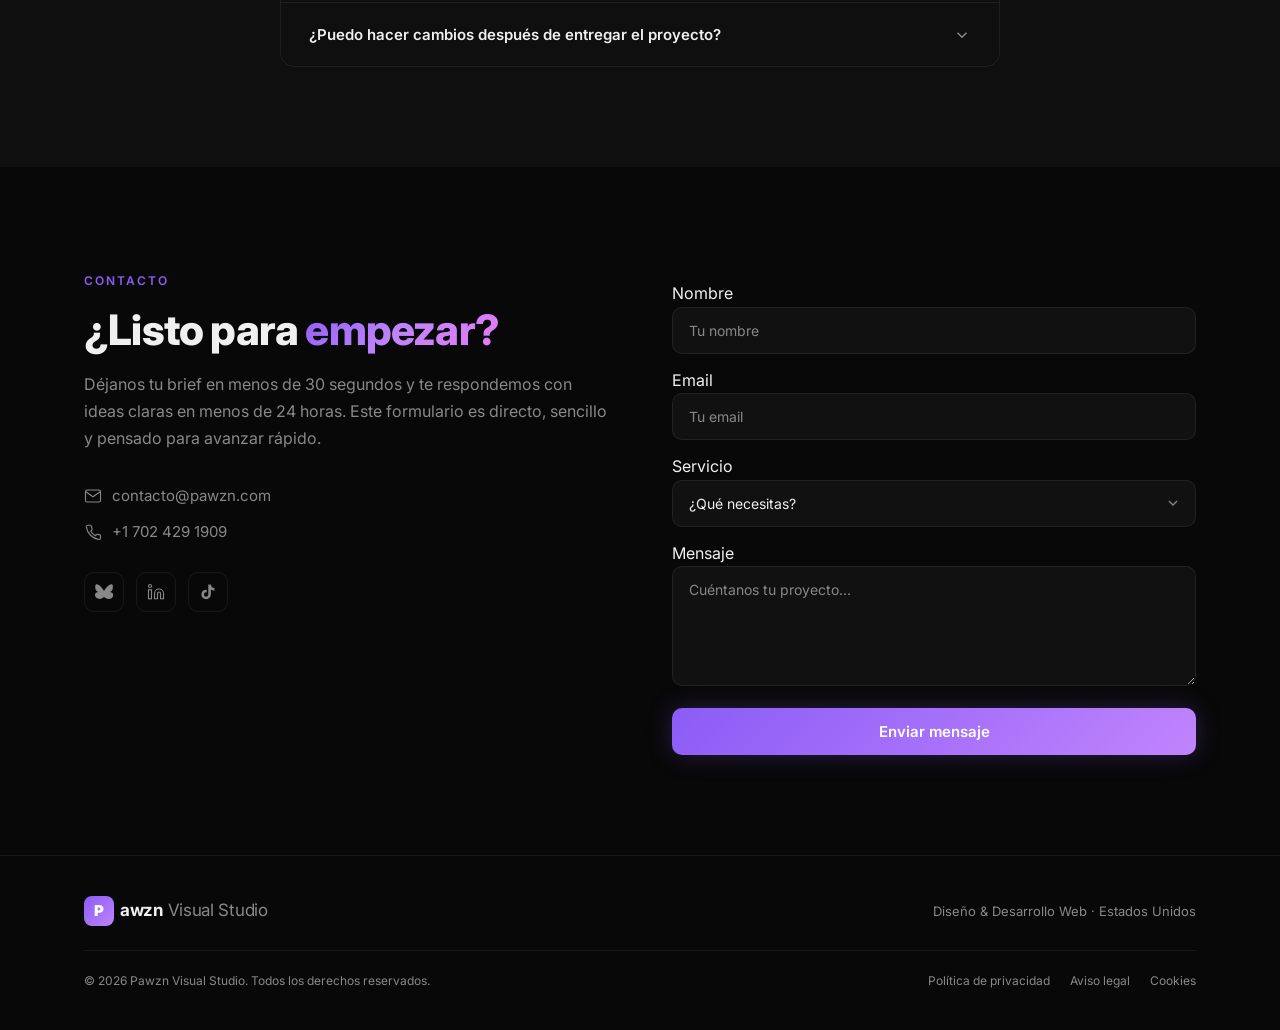
==== commit 6f3d09f1: "Añadir favicon SVG con logo P degradado morado Co-Authored-By: Claude Sonnet 4.6 <noreply@anthropic." ====
--- a/index.html
+++ b/index.html
@@ -3,16 +3,55 @@
 <head>
   <meta charset="UTF-8" />
   <meta name="viewport" content="width=device-width, initial-scale=1.0" />
+  <meta name="description" content="Agencia web en Estados Unidos especializada en diseño web premium, desarrollo a medida, tiendas online y SEO para convertir visitas en clientes." />
+  <meta name="keywords" content="diseño web, desarrollo web, SEO, tiendas online, branding, consultoría digital, Estados Unidos" />
+  <meta name="theme-color" content="#080808" />
+  <link rel="canonical" href="https://pawzn.com/" />
+  <link rel="alternate" href="https://pawzn.com/" hreflang="es" />
   <title>Pawzn Visual Studio — Diseño & Desarrollo Web</title>
+  <meta property="og:title" content="Pawzn Visual Studio — Diseño & Desarrollo Web" />
+  <meta property="og:description" content="Agencia web en Estados Unidos especializada en diseño web premium, desarrollo a medida y SEO para convertir visitas en clientes." />
+  <meta property="og:type" content="website" />
+  <meta property="og:url" content="https://pawzn.com/" />
+  <meta property="og:image" content="https://pawzn.com/og-image.jpg" />
+  <meta property="og:locale" content="es_ES" />
+  <meta name="twitter:card" content="summary_large_image" />
+  <meta name="twitter:title" content="Pawzn Visual Studio — Diseño & Desarrollo Web" />
+  <meta name="twitter:description" content="Agencia web en Madrid especializada en diseño web premium, desarrollo a medida y SEO para convertir visitas en clientes." />
+  <meta name="twitter:image" content="https://pawzn.com/og-image.jpg" />
+  <link rel="icon" href="favicon.svg" type="image/svg+xml" />
+  <link rel="shortcut icon" href="favicon.svg" />
+  <link rel="apple-touch-icon" href="favicon.svg" />
   <link rel="preconnect" href="https://fonts.googleapis.com" />
   <link rel="preconnect" href="https://fonts.gstatic.com" crossorigin />
   <link href="https://fonts.googleapis.com/css2?family=Inter:wght@300;400;500;600;700;800;900&display=swap" rel="stylesheet" />
   <link rel="stylesheet" href="style.css" />
+  <script type="application/ld+json">
+  {
+    "@context": "https://schema.org",
+    "@type": "ProfessionalService",
+    "name": "Pawzn Visual Studio",
+    "description": "Agencia de diseño web y desarrollo a medida en Estados Unidos, especializada en SEO, tiendas online y branding.",
+    "url": "https://pawzn.com/",
+    "telephone": "+1 702 429 1909",
+    "email": "contacto@pawzn.com",
+    "address": {
+      "@type": "PostalAddress",
+      "addressLocality": "Estados Unidos",
+      "addressCountry": "US"
+    },
+    "sameAs": [
+      "https://www.linkedin.com/in/monica-rodriguez-188956415/",
+      "https://www.tiktok.com/@monicarodriguez3310",
+      "https://bsky.app/profile/pawzn.bsky.social"
+    ]
+  }
+  </script>
 </head>
 <body>
 
   <!-- NAV -->
-  <nav class="nav" id="nav">
+  <nav class="nav" id="nav" aria-label="Navegación principal">
     <div class="nav__inner">
       <a href="#" class="nav__logo">
         <span class="logo-mark">P</span>
@@ -36,11 +75,14 @@
     </div>
   </nav>
 
-  <!-- HERO -->
-  <section class="hero" id="inicio">
+  <main>
+    <!-- HERO -->
+    <section class="hero" id="inicio">
     <div class="hero__bg"></div>
+    <div class="hero__orb hero__orb--1"></div>
+    <div class="hero__orb hero__orb--2"></div>
     <div class="hero__content">
-      <div class="hero__badge reveal">Agencia de Diseño & Desarrollo</div>
+      <div class="hero__badge reveal">Agencia de Diseño & Desarrollo · Estados Unidos</div>
       <h1 class="hero__title reveal reveal--delay-1">
         Webs que<br />
         <span class="gradient-text">convierten visitas</span><br />
@@ -59,6 +101,28 @@
     </div>
   </section>
 
+  <!-- STATS STRIP -->
+  <section class="stats" aria-label="Estadísticas">
+    <div class="stats__grid container">
+      <div class="stat-item">
+        <div class="stat-num">+50</div>
+        <div class="stat-label">Proyectos entregados</div>
+      </div>
+      <div class="stat-item">
+        <div class="stat-num">100%</div>
+        <div class="stat-label">Diseño original</div>
+      </div>
+      <div class="stat-item">
+        <div class="stat-num">24h</div>
+        <div class="stat-label">Tiempo de respuesta</div>
+      </div>
+      <div class="stat-item">
+        <div class="stat-num">5★</div>
+        <div class="stat-label">Valoración media</div>
+      </div>
+    </div>
+  </section>
+
   <!-- SERVICIOS -->
   <section class="services" id="servicios">
     <div class="container">
@@ -74,7 +138,7 @@
             <svg viewBox="0 0 24 24" fill="none" stroke="currentColor" stroke-width="1.5"><rect x="3" y="3" width="18" height="18" rx="2"/><path d="M3 9h18M9 21V9"/></svg>
           </div>
           <h3>Diseño Web Premium</h3>
-          <p>Interfaces únicas, centradas en la conversión. Cada píxel diseñado para que tu marca destaque y tus visitantes actúen.</p>
+          <p>Webs con enfoque en la conversión: experiencia clara, estructura persuasiva y estética profesional para que tus leads llamen o compren.</p>
         </div>
 
         <div class="service-card reveal">
@@ -82,7 +146,7 @@
             <svg viewBox="0 0 24 24" fill="none" stroke="currentColor" stroke-width="1.5"><polyline points="16 18 22 12 16 6"/><polyline points="8 6 2 12 8 18"/></svg>
           </div>
           <h3>Desarrollo a Medida</h3>
-          <p>Aplicaciones web y sitios de alto rendimiento. Código limpio, rápido y escalable para proyectos de cualquier tamaño.</p>
+          <p>Soluciones web rápidas y escalables que funcionan con tu modelo de negocio, sin plantillas, sin limitaciones y con rendimiento optimizado.</p>
         </div>
 
         <div class="service-card reveal">
@@ -90,7 +154,7 @@
             <svg viewBox="0 0 24 24" fill="none" stroke="currentColor" stroke-width="1.5"><circle cx="12" cy="12" r="10"/><path d="M12 2a15.3 15.3 0 0 1 4 10 15.3 15.3 0 0 1-4 10 15.3 15.3 0 0 1-4-10 15.3 15.3 0 0 1 4-10z"/><path d="M2 12h20"/></svg>
           </div>
           <h3>Branding & Identidad Visual</h3>
-          <p>Logos, paletas de color y sistemas visuales que comunican quién eres antes de que el usuario lea una sola palabra.</p>
+          <p>Marcas con personalidad propia: identidad visual coherente, mensajes claros y sistemas de diseño listos para crecer contigo.</p>
         </div>
 
         <div class="service-card reveal">
@@ -98,7 +162,7 @@
             <svg viewBox="0 0 24 24" fill="none" stroke="currentColor" stroke-width="1.5"><polyline points="22 12 18 12 15 21 9 3 6 12 2 12"/></svg>
           </div>
           <h3>SEO & Posicionamiento</h3>
-          <p>Estrategias técnicas y de contenido para que Google te encuentre antes que a tu competencia. Resultados medibles.</p>
+          <p>Optimización técnica y contenido pensado para captar tráfico cualificado y aparecer en búsquedas que realmente te generan clientes.</p>
         </div>
 
         <div class="service-card reveal">
@@ -106,7 +170,7 @@
             <svg viewBox="0 0 24 24" fill="none" stroke="currentColor" stroke-width="1.5"><path d="M6 2L3 6v14a2 2 0 002 2h14a2 2 0 002-2V6l-3-4z"/><line x1="3" y1="6" x2="21" y2="6"/><path d="M16 10a4 4 0 01-8 0"/></svg>
           </div>
           <h3>Tiendas Online</h3>
-          <p>E-commerce diseñado para vender. Integraciones de pago, gestión de inventario y experiencia de compra optimizada.</p>
+          <p>E-commerce pensado para vender: procesos sencillos, carrito optimizado y experiencia fluida para que los clientes finalicen la compra.</p>
         </div>
 
         <div class="service-card reveal">
@@ -114,7 +178,7 @@
             <svg viewBox="0 0 24 24" fill="none" stroke="currentColor" stroke-width="1.5"><path d="M17 21v-2a4 4 0 00-4-4H5a4 4 0 00-4 4v2"/><circle cx="9" cy="7" r="4"/><path d="M23 21v-2a4 4 0 00-3-3.87"/><path d="M16 3.13a4 4 0 010 7.75"/></svg>
           </div>
           <h3>Consultoría Digital</h3>
-          <p>Analizamos tu presencia online y trazamos el camino más rentable para que tu negocio crezca en el entorno digital.</p>
+          <p>Revisamos tu web, mensaje y funnel para detectar mejoras rápidas que aumenten ventas, visibilidad y retención.</p>
         </div>
 
       </div>
@@ -218,12 +282,16 @@
         <div class="contact__text">
           <p class="section-label">Contacto</p>
           <h2 class="section-title">¿Listo para <span class="gradient-text">empezar?</span></h2>
-          <p class="contact__desc">Cuéntanos tu proyecto. Sin compromisos, sin formularios interminables. Una conversación es suficiente para saber si podemos ayudarte.</p>
+          <p class="contact__desc">Déjanos tu brief en menos de 30 segundos y te respondemos con ideas claras en menos de 24 horas. Este formulario es directo, sencillo y pensado para avanzar rápido.</p>
           <div class="contact__links">
             <a href="mailto:contacto@pawzn.com" class="contact__link">
               <svg viewBox="0 0 24 24" fill="none" stroke="currentColor" stroke-width="1.5"><path d="M4 4h16c1.1 0 2 .9 2 2v12c0 1.1-.9 2-2 2H4c-1.1 0-2-.9-2-2V6c0-1.1.9-2 2-2z"/><polyline points="22,6 12,13 2,6"/></svg>
               contacto@pawzn.com
             </a>
+            <a href="tel:+17024291909" class="contact__link">
+              <svg viewBox="0 0 24 24" fill="none" stroke="currentColor" stroke-width="1.5"><path d="M22 16.92v3a2 2 0 0 1-2.18 2A19.86 19.86 0 0 1 3.09 5.18 2 2 0 0 1 5 3h3a2 2 0 0 1 2 1.72 12.4 12.4 0 0 0 .7 2.81 2 2 0 0 1-.45 2.11L9.09 10.91a16 16 0 0 0 6 6l1.27-1.27a2 2 0 0 1 2.11-.45 12.4 12.4 0 0 0 2.81.7A2 2 0 0 1 22 16.92z"/></svg>
+              +1 702 429 1909
+            </a>
           </div>
           <div class="contact__socials">
             <a href="https://bsky.app/profile/pawzn.bsky.social" target="_blank" rel="noopener" aria-label="Bluesky">
@@ -237,15 +305,26 @@
             </a>
           </div>
         </div>
-        <form class="contact__form" id="contactForm">
+        <form class="contact__form" id="contactForm" action="https://formsubmit.co/contacto@pawzn.com" method="POST">
+          <input type="hidden" name="_subject" value="Nuevo mensaje desde Pawzn Visual Studio" />
+          <input type="hidden" name="_template" value="table" />
+          <input type="hidden" name="_captcha" value="false" />
+          <input type="hidden" name="_next" value="https://pawzn.com/gracias" />
+          <div class="contact__feedback" id="contactFeedback" aria-live="polite"></div>
+          <noscript>
+            <div class="contact__feedback">Si tu navegador no ejecuta JavaScript, el formulario seguirá funcionando. Después de enviar verás una página de confirmación.</div>
+          </noscript>
           <div class="form-group">
-            <input type="text" id="name" placeholder="Tu nombre" required />
+            <label for="name" class="sr-only">Nombre</label>
+            <input type="text" id="name" name="name" placeholder="Tu nombre" required />
           </div>
           <div class="form-group">
-            <input type="email" id="email" placeholder="Tu email" required />
+            <label for="email" class="sr-only">Email</label>
+            <input type="email" id="email" name="email" placeholder="Tu email" required />
           </div>
           <div class="form-group">
-            <select id="service">
+            <label for="service" class="sr-only">Servicio</label>
+            <select id="service" name="service" aria-label="Servicio que necesitas" required>
               <option value="" disabled selected>¿Qué necesitas?</option>
               <option>Diseño Web Premium</option>
               <option>Desarrollo a Medida</option>
@@ -256,7 +335,8 @@
             </select>
           </div>
           <div class="form-group">
-            <textarea id="message" placeholder="Cuéntanos tu proyecto..." rows="4"></textarea>
+            <label for="message" class="sr-only">Mensaje</label>
+            <textarea id="message" name="message" placeholder="Cuéntanos tu proyecto..." rows="4" required></textarea>
           </div>
           <button type="submit" class="btn btn--primary btn--full">Enviar mensaje</button>
         </form>
@@ -265,6 +345,8 @@
   </section>
 
   <!-- FOOTER -->
+  </main>
+
   <footer class="footer">
     <div class="container">
       <div class="footer__top">
@@ -272,10 +354,10 @@
           <span class="logo-mark">P</span>
           <span class="logo-text">awzn<span class="logo-dim"> Visual Studio</span></span>
         </a>
-        <p>Diseño & Desarrollo Web · Madrid, España</p>
+        <p>Diseño & Desarrollo Web · Estados Unidos</p>
       </div>
       <div class="footer__bottom">
-        <span>&copy; 2025 Pawzn Visual Studio. Todos los derechos reservados.</span>
+        <span>&copy; 2026 Pawzn Visual Studio. Todos los derechos reservados.</span>
         <div class="footer__legal">
           <a href="#">Política de privacidad</a>
           <a href="#">Aviso legal</a>
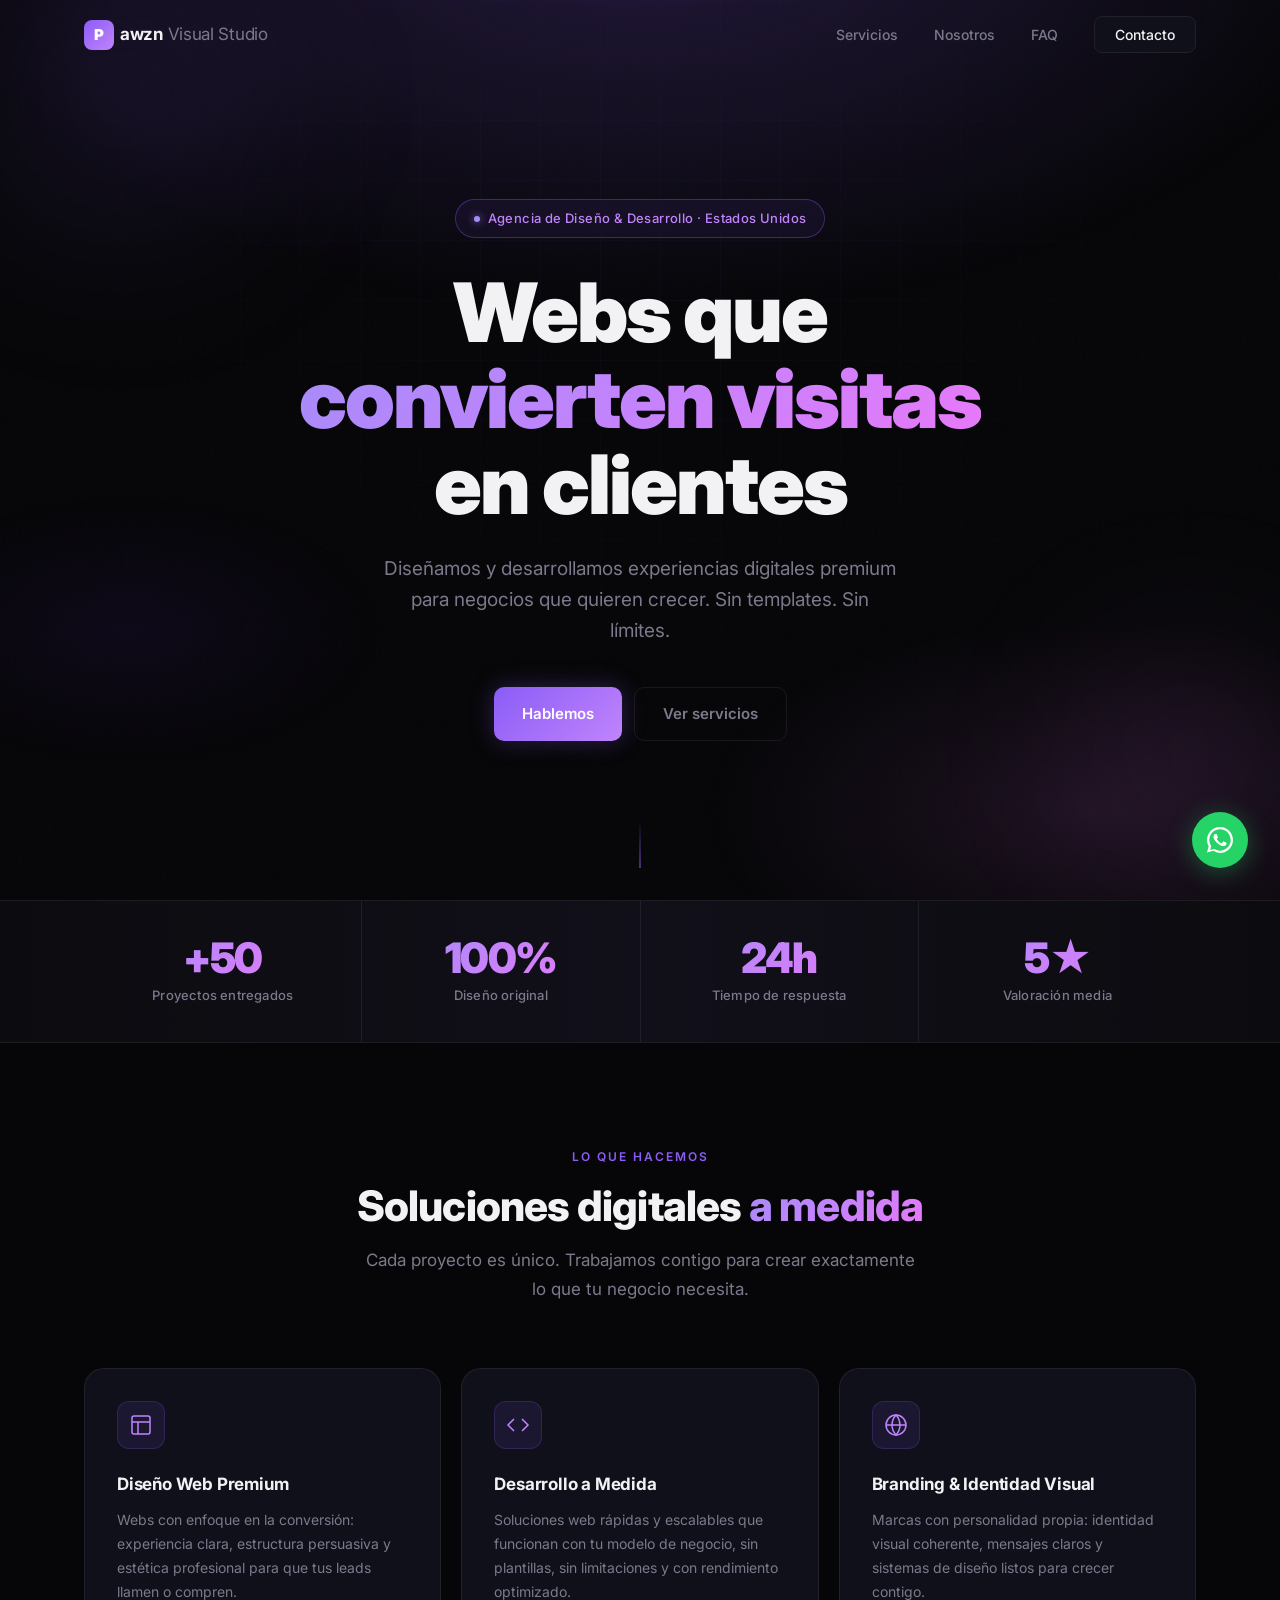
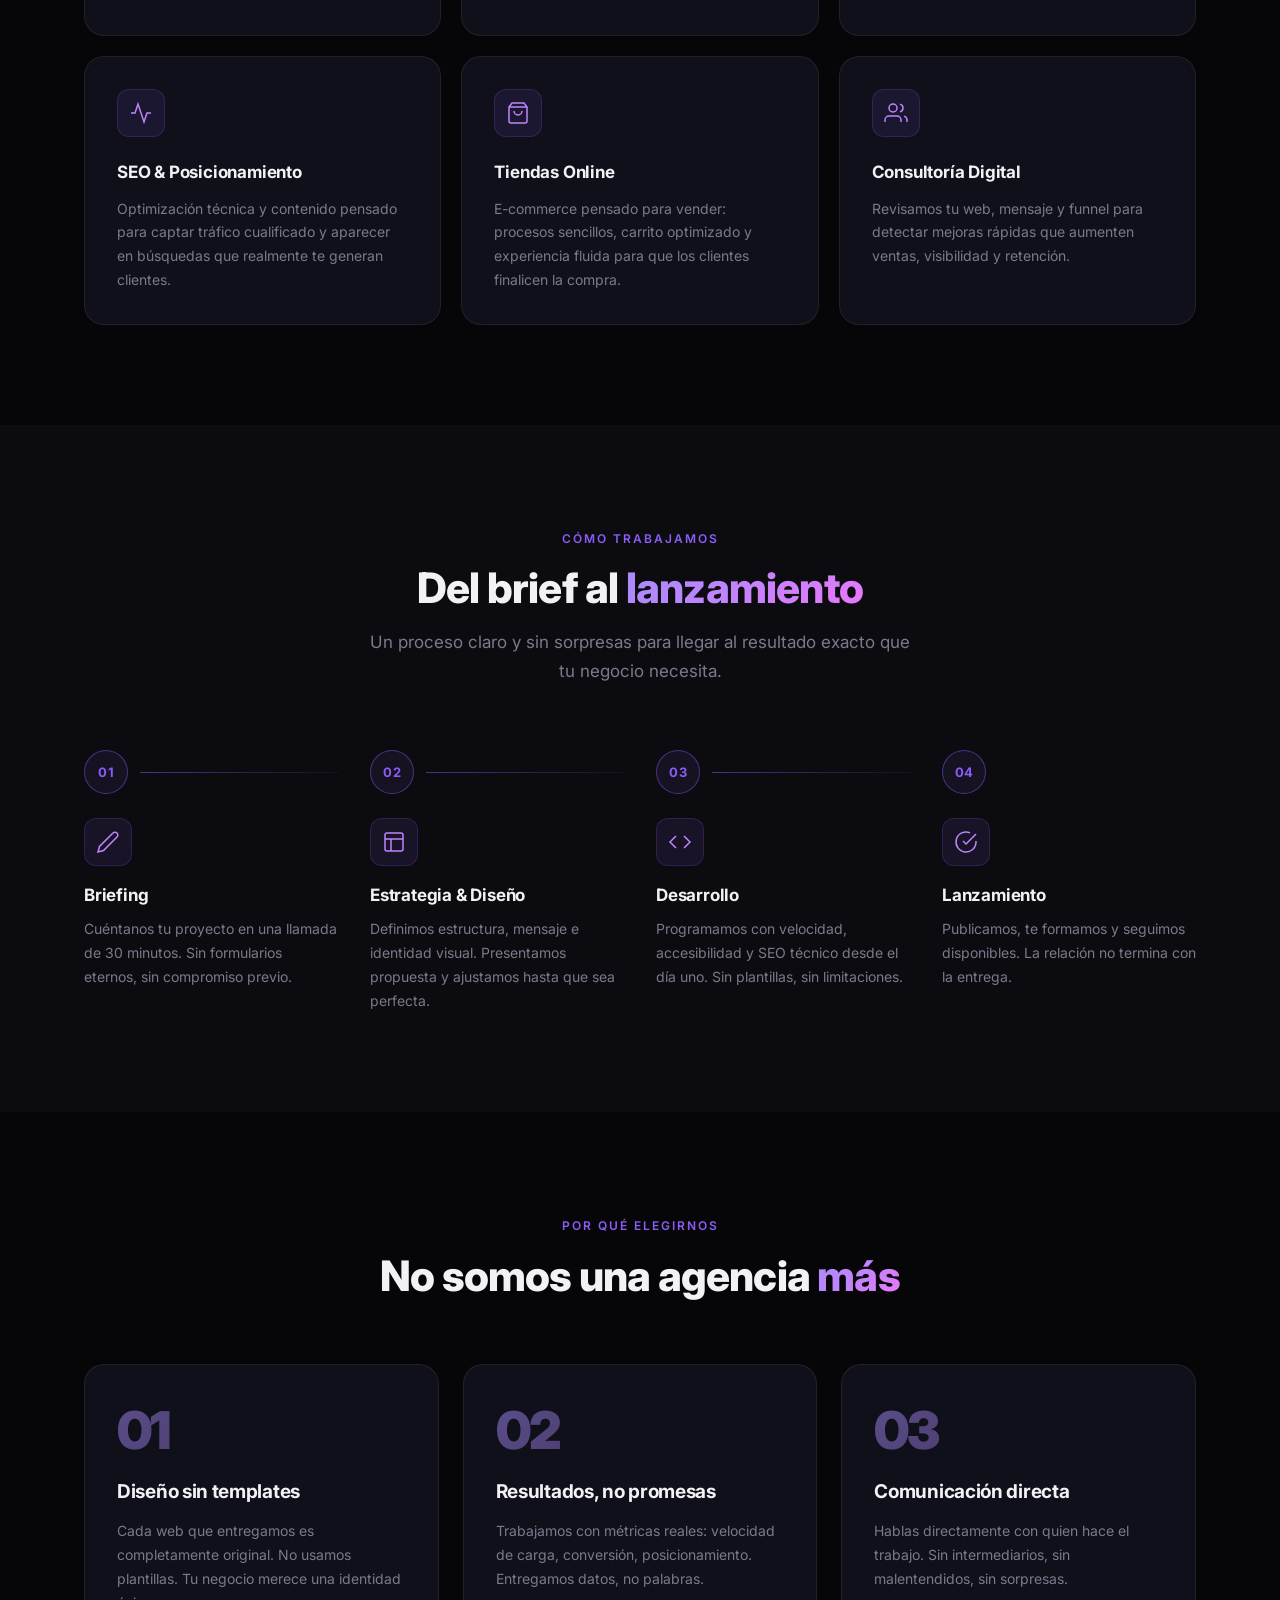
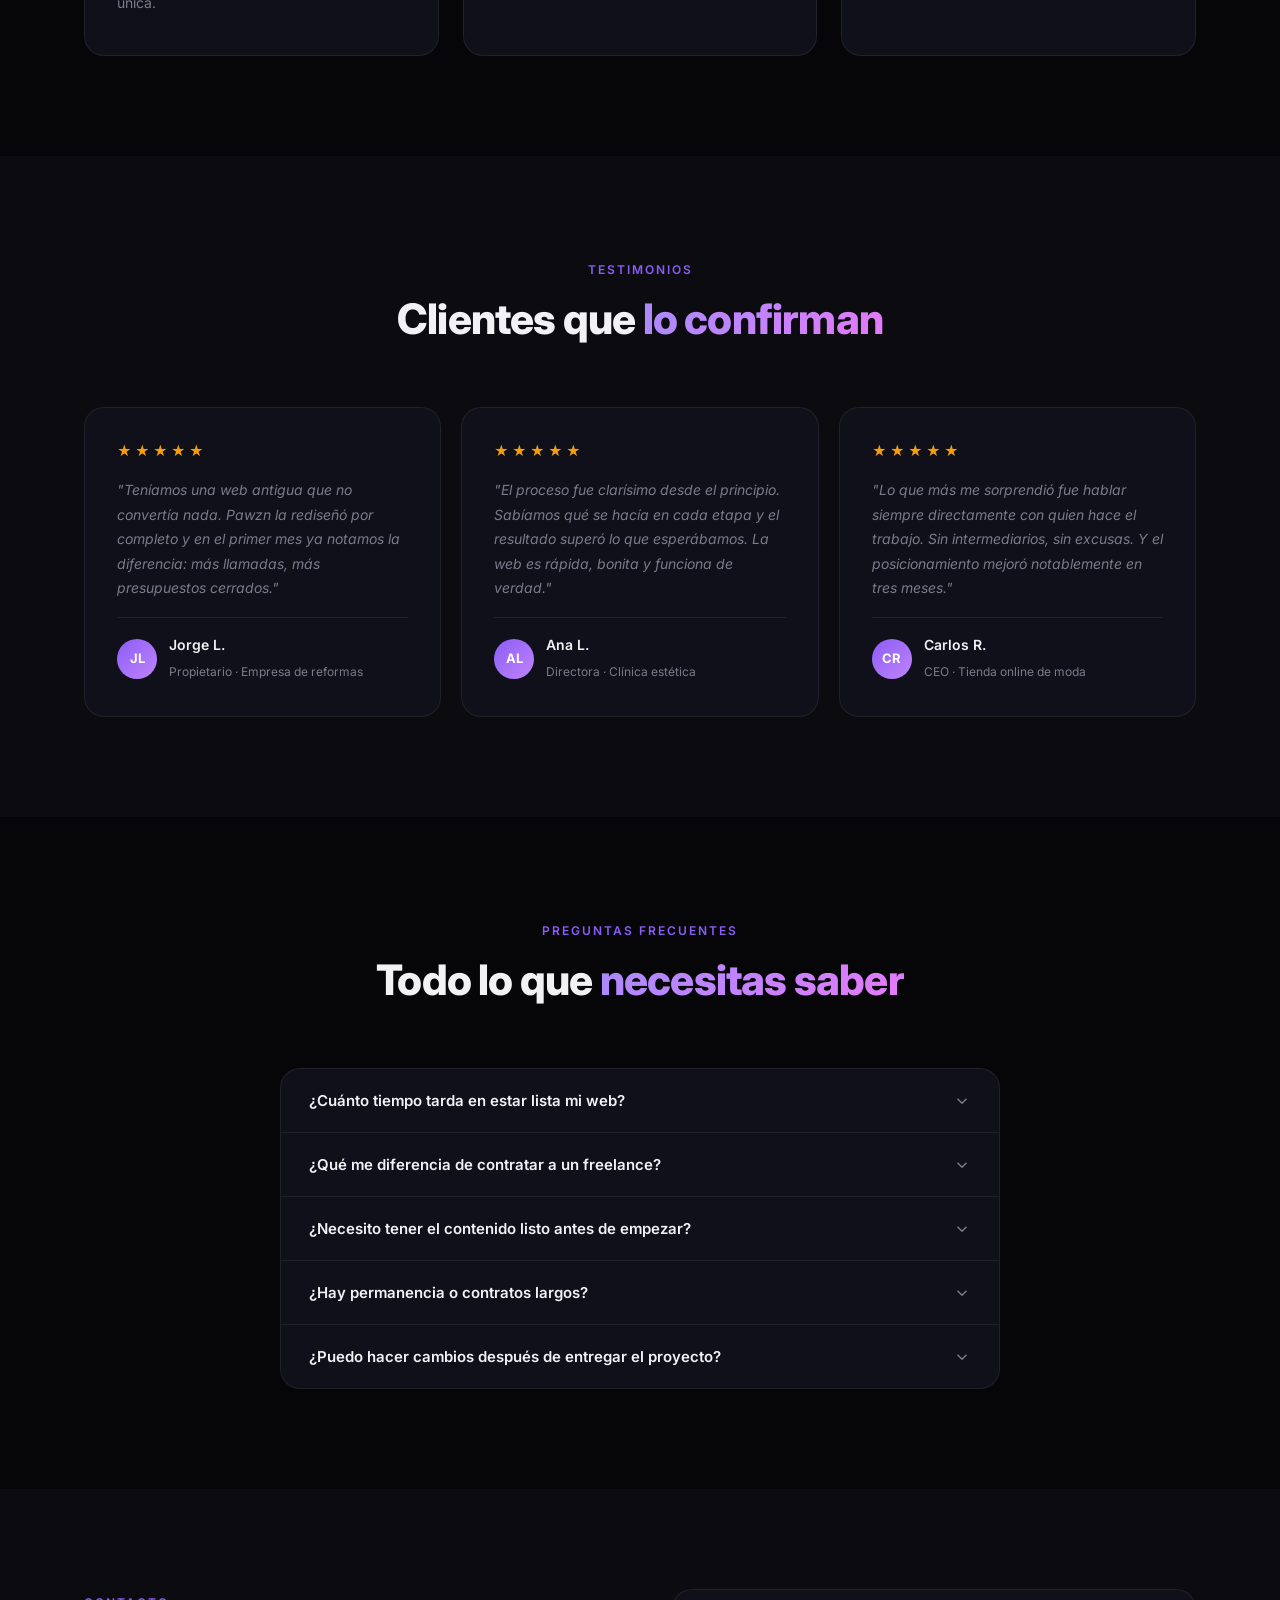
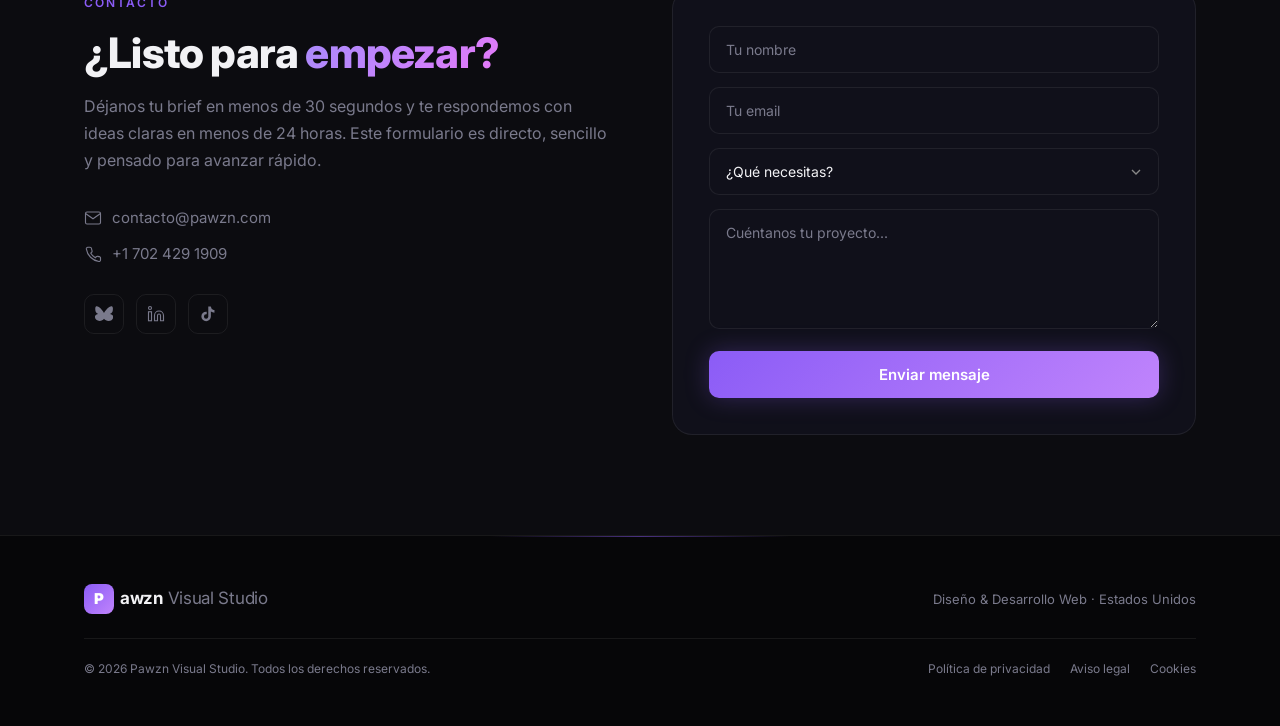
==== commit bae0de7e: "Corregir hallazgos críticos de auditoría SEO en pawznvisualstudio.com Unifica canonical, OG, JSON-LD" ====
--- a/index.html
+++ b/index.html
@@ -6,25 +6,28 @@
   <meta name="description" content="Agencia web en Estados Unidos especializada en diseño web premium, desarrollo a medida, tiendas online y SEO para convertir visitas en clientes." />
   <meta name="keywords" content="diseño web, desarrollo web, SEO, tiendas online, branding, consultoría digital, Estados Unidos" />
   <meta name="theme-color" content="#080808" />
-  <link rel="canonical" href="https://pawzn.com/" />
-  <link rel="alternate" href="https://pawzn.com/" hreflang="es" />
+  <link rel="canonical" href="https://www.pawznvisualstudio.com/" />
+  <link rel="alternate" href="https://www.pawznvisualstudio.com/" hreflang="es" />
   <title>Pawzn Visual Studio — Diseño & Desarrollo Web</title>
   <meta property="og:title" content="Pawzn Visual Studio — Diseño & Desarrollo Web" />
   <meta property="og:description" content="Agencia web en Estados Unidos especializada en diseño web premium, desarrollo a medida y SEO para convertir visitas en clientes." />
   <meta property="og:type" content="website" />
-  <meta property="og:url" content="https://pawzn.com/" />
-  <meta property="og:image" content="https://pawzn.com/og-image.jpg" />
+  <meta property="og:url" content="https://www.pawznvisualstudio.com/" />
+  <meta property="og:image" content="https://www.pawznvisualstudio.com/og-image.png" />
+  <meta property="og:image:type" content="image/png" />
+  <meta property="og:image:width" content="1376" />
+  <meta property="og:image:height" content="768" />
   <meta property="og:locale" content="es_ES" />
   <meta name="twitter:card" content="summary_large_image" />
   <meta name="twitter:title" content="Pawzn Visual Studio — Diseño & Desarrollo Web" />
-  <meta name="twitter:description" content="Agencia web en Madrid especializada en diseño web premium, desarrollo a medida y SEO para convertir visitas en clientes." />
-  <meta name="twitter:image" content="https://pawzn.com/og-image.jpg" />
+  <meta name="twitter:description" content="Agencia web en Estados Unidos especializada en diseño web premium, desarrollo a medida y SEO para convertir visitas en clientes." />
+  <meta name="twitter:image" content="https://www.pawznvisualstudio.com/og-image.png" />
+  <link rel="icon" href="favicon.ico" sizes="32x32" />
   <link rel="icon" href="favicon.svg" type="image/svg+xml" />
-  <link rel="shortcut icon" href="favicon.svg" />
-  <link rel="apple-touch-icon" href="favicon.svg" />
+  <link rel="apple-touch-icon" href="favicon-32.png" />
   <link rel="preconnect" href="https://fonts.googleapis.com" />
   <link rel="preconnect" href="https://fonts.gstatic.com" crossorigin />
-  <link href="https://fonts.googleapis.com/css2?family=Inter:wght@300;400;500;600;700;800;900&display=swap" rel="stylesheet" />
+  <link href="https://fonts.googleapis.com/css2?family=Inter:wght@400;500;600;700;800;900&display=swap" rel="stylesheet" />
   <link rel="stylesheet" href="style.css" />
   <script type="application/ld+json">
   {
@@ -32,7 +35,7 @@
     "@type": "ProfessionalService",
     "name": "Pawzn Visual Studio",
     "description": "Agencia de diseño web y desarrollo a medida en Estados Unidos, especializada en SEO, tiendas online y branding.",
-    "url": "https://pawzn.com/",
+    "url": "https://www.pawznvisualstudio.com/",
     "telephone": "+1 702 429 1909",
     "email": "contacto@pawzn.com",
     "address": {
@@ -185,6 +188,67 @@
     </div>
   </section>
 
+  <!-- PROCESO -->
+  <section class="process" id="proceso">
+    <div class="container">
+      <div class="section-header reveal">
+        <p class="section-label">Cómo trabajamos</p>
+        <h2 class="section-title">Del brief al <span class="gradient-text">lanzamiento</span></h2>
+        <p class="section-sub">Un proceso claro y sin sorpresas para llegar al resultado exacto que tu negocio necesita.</p>
+      </div>
+      <div class="process__grid">
+
+        <div class="process__step reveal">
+          <div class="process__step-top">
+            <div class="process__num">01</div>
+            <span class="process__connector"></span>
+          </div>
+          <div class="process__icon">
+            <svg viewBox="0 0 24 24" fill="none" stroke="currentColor" stroke-width="1.5"><path d="M17 3a2.828 2.828 0 1 1 4 4L7.5 20.5 2 22l1.5-5.5L17 3z"/></svg>
+          </div>
+          <h3>Briefing</h3>
+          <p>Cuéntanos tu proyecto en una llamada de 30 minutos. Sin formularios eternos, sin compromiso previo.</p>
+        </div>
+
+        <div class="process__step reveal">
+          <div class="process__step-top">
+            <div class="process__num">02</div>
+            <span class="process__connector"></span>
+          </div>
+          <div class="process__icon">
+            <svg viewBox="0 0 24 24" fill="none" stroke="currentColor" stroke-width="1.5"><rect x="3" y="3" width="18" height="18" rx="2"/><path d="M3 9h18M9 21V9"/></svg>
+          </div>
+          <h3>Estrategia & Diseño</h3>
+          <p>Definimos estructura, mensaje e identidad visual. Presentamos propuesta y ajustamos hasta que sea perfecta.</p>
+        </div>
+
+        <div class="process__step reveal">
+          <div class="process__step-top">
+            <div class="process__num">03</div>
+            <span class="process__connector"></span>
+          </div>
+          <div class="process__icon">
+            <svg viewBox="0 0 24 24" fill="none" stroke="currentColor" stroke-width="1.5"><polyline points="16 18 22 12 16 6"/><polyline points="8 6 2 12 8 18"/></svg>
+          </div>
+          <h3>Desarrollo</h3>
+          <p>Programamos con velocidad, accesibilidad y SEO técnico desde el día uno. Sin plantillas, sin limitaciones.</p>
+        </div>
+
+        <div class="process__step reveal">
+          <div class="process__step-top">
+            <div class="process__num">04</div>
+          </div>
+          <div class="process__icon">
+            <svg viewBox="0 0 24 24" fill="none" stroke="currentColor" stroke-width="1.5"><path d="M22 11.08V12a10 10 0 1 1-5.93-9.14"/><polyline points="22 4 12 14.01 9 11.01"/></svg>
+          </div>
+          <h3>Lanzamiento</h3>
+          <p>Publicamos, te formamos y seguimos disponibles. La relación no termina con la entrega.</p>
+        </div>
+
+      </div>
+    </div>
+  </section>
+
   <!-- POR QUÉ PAWZN -->
   <section class="why" id="por-que">
     <div class="container">
@@ -208,6 +272,55 @@
           <h3>Comunicación directa</h3>
           <p>Hablas directamente con quien hace el trabajo. Sin intermediarios, sin malentendidos, sin sorpresas.</p>
         </div>
+      </div>
+    </div>
+  </section>
+
+  <!-- TESTIMONIOS -->
+  <section class="testimonials" id="testimonios">
+    <div class="container">
+      <div class="section-header reveal">
+        <p class="section-label">Testimonios</p>
+        <h2 class="section-title">Clientes que <span class="gradient-text">lo confirman</span></h2>
+      </div>
+      <div class="testimonials__grid">
+
+        <div class="testimonial-card reveal">
+          <div class="testimonial-stars">★★★★★</div>
+          <p class="testimonial-quote">"Teníamos una web antigua que no convertía nada. Pawzn la rediseñó por completo y en el primer mes ya notamos la diferencia: más llamadas, más presupuestos cerrados."</p>
+          <div class="testimonial-author">
+            <div class="testimonial-avatar">JL</div>
+            <div>
+              <strong>Jorge L.</strong>
+              <span>Propietario · Empresa de reformas</span>
+            </div>
+          </div>
+        </div>
+
+        <div class="testimonial-card reveal">
+          <div class="testimonial-stars">★★★★★</div>
+          <p class="testimonial-quote">"El proceso fue clarísimo desde el principio. Sabíamos qué se hacía en cada etapa y el resultado superó lo que esperábamos. La web es rápida, bonita y funciona de verdad."</p>
+          <div class="testimonial-author">
+            <div class="testimonial-avatar">AL</div>
+            <div>
+              <strong>Ana L.</strong>
+              <span>Directora · Clínica estética</span>
+            </div>
+          </div>
+        </div>
+
+        <div class="testimonial-card reveal">
+          <div class="testimonial-stars">★★★★★</div>
+          <p class="testimonial-quote">"Lo que más me sorprendió fue hablar siempre directamente con quien hace el trabajo. Sin intermediarios, sin excusas. Y el posicionamiento mejoró notablemente en tres meses."</p>
+          <div class="testimonial-author">
+            <div class="testimonial-avatar">CR</div>
+            <div>
+              <strong>Carlos R.</strong>
+              <span>CEO · Tienda online de moda</span>
+            </div>
+          </div>
+        </div>
+
       </div>
     </div>
   </section>
@@ -309,7 +422,7 @@
           <input type="hidden" name="_subject" value="Nuevo mensaje desde Pawzn Visual Studio" />
           <input type="hidden" name="_template" value="table" />
           <input type="hidden" name="_captcha" value="false" />
-          <input type="hidden" name="_next" value="https://pawzn.com/gracias" />
+          <input type="hidden" name="_next" value="https://www.pawznvisualstudio.com/gracias" />
           <div class="contact__feedback" id="contactFeedback" aria-live="polite"></div>
           <noscript>
             <div class="contact__feedback">Si tu navegador no ejecuta JavaScript, el formulario seguirá funcionando. Después de enviar verás una página de confirmación.</div>
@@ -344,8 +457,12 @@
     </div>
   </section>
 
-  <!-- FOOTER -->
   </main>
+
+  <!-- WHATSAPP FAB -->
+  <a href="https://wa.me/17024291909" class="whatsapp-fab" target="_blank" rel="noopener" aria-label="Contactar por WhatsApp">
+    <svg viewBox="0 0 24 24" fill="currentColor" width="26" height="26"><path d="M17.472 14.382c-.297-.149-1.758-.867-2.03-.967-.273-.099-.471-.148-.67.15-.197.297-.767.966-.94 1.164-.173.199-.347.223-.644.075-.297-.15-1.255-.463-2.39-1.475-.883-.788-1.48-1.761-1.653-2.059-.173-.297-.018-.458.13-.606.134-.133.298-.347.446-.52.149-.174.198-.298.298-.497.099-.198.05-.371-.025-.52-.075-.149-.669-1.612-.916-2.207-.242-.579-.487-.5-.669-.51-.173-.008-.371-.01-.57-.01-.198 0-.52.074-.792.372-.272.297-1.04 1.016-1.04 2.479 0 1.462 1.065 2.875 1.213 3.074.149.198 2.096 3.2 5.077 4.487.709.306 1.262.489 1.694.625.712.227 1.36.195 1.871.118.571-.085 1.758-.719 2.006-1.413.248-.694.248-1.289.173-1.413-.074-.124-.272-.198-.57-.347z"/><path d="M12.004 0C5.374 0 0 5.373 0 12c0 2.121.554 4.109 1.524 5.835L.054 23.5l5.813-1.524A11.951 11.951 0 0012.004 24C18.63 24 24 18.627 24 12S18.63 0 12.004 0zm0 21.818a9.817 9.817 0 01-5.007-1.374l-.36-.214-3.726.977.997-3.637-.235-.374a9.791 9.791 0 01-1.508-5.196c0-5.42 4.413-9.818 9.84-9.818 5.425 0 9.838 4.398 9.838 9.818S17.43 21.818 12.004 21.818z"/></svg>
+  </a>
 
   <footer class="footer">
     <div class="container">
@@ -359,9 +476,9 @@
       <div class="footer__bottom">
         <span>&copy; 2026 Pawzn Visual Studio. Todos los derechos reservados.</span>
         <div class="footer__legal">
-          <a href="#">Política de privacidad</a>
-          <a href="#">Aviso legal</a>
-          <a href="#">Cookies</a>
+          <a href="privacidad.html">Política de privacidad</a>
+          <a href="aviso-legal.html">Aviso legal</a>
+          <a href="cookies.html">Cookies</a>
         </div>
       </div>
     </div>
--- a/style.css
+++ b/style.css
@@ -4,16 +4,20 @@
 *, *::before, *::after { box-sizing: border-box; margin: 0; padding: 0; }
 
 :root {
-  --bg:        #080808;
-  --bg-2:      #0f0f0f;
-  --bg-card:   #111111;
+  --bg:        #060608;
+  --bg-2:      #0c0c10;
+  --bg-card:   #10101a;
   --border:    rgba(255,255,255,0.07);
-  --text:      #f0f0f0;
-  --text-dim:  #888;
+  --border-accent: rgba(139,92,246,0.22);
+  --text:      #f2f2f5;
+  --text-dim:  #7a7a8c;
   --accent:    #8b5cf6;
   --accent-2:  #6d28d9;
-  --accent-glow: rgba(139,92,246,0.25);
+  --accent-light: #c084fc;
+  --accent-pink:  #e879f9;
+  --accent-glow: rgba(139,92,246,0.28);
   --radius:    14px;
+  --radius-lg: 20px;
   --transition: 0.35s cubic-bezier(0.4,0,0.2,1);
 }
 
@@ -32,6 +36,18 @@
 img { max-width: 100%; display: block; }
 button { cursor: pointer; border: none; background: none; font-family: inherit; }
 
+.sr-only {
+  position: absolute;
+  width: 1px;
+  height: 1px;
+  padding: 0;
+  margin: -1px;
+  overflow: hidden;
+  clip: rect(0, 0, 0, 0);
+  white-space: nowrap;
+  border: 0;
+}
+
 .container {
   max-width: 1160px;
   margin: 0 auto;
@@ -42,10 +58,21 @@
    GRADIENTS & EFFECTS
 =========================== */
 .gradient-text {
-  background: linear-gradient(135deg, #8b5cf6 0%, #c084fc 50%, #e879f9 100%);
+  background: linear-gradient(135deg, #a78bfa 0%, #c084fc 45%, #e879f9 100%);
   -webkit-background-clip: text;
   -webkit-text-fill-color: transparent;
   background-clip: text;
+}
+
+/* Noise overlay */
+body::before {
+  content: '';
+  position: fixed;
+  inset: 0;
+  background-image: url("data:image/svg+xml,%3Csvg viewBox='0 0 256 256' xmlns='http://www.w3.org/2000/svg'%3E%3Cfilter id='noise'%3E%3CfeTurbulence type='fractalNoise' baseFrequency='0.9' numOctaves='4' stitchTiles='stitch'/%3E%3C/filter%3E%3Crect width='100%25' height='100%25' filter='url(%23noise)' opacity='0.035'/%3E%3C/svg%3E");
+  pointer-events: none;
+  z-index: 0;
+  opacity: 0.5;
 }
 
 /* ===========================
@@ -205,6 +232,25 @@
 }
 .btn--full { width: 100%; }
 
+.contact__feedback {
+  margin-bottom: 18px;
+  padding: 16px 18px;
+  border-radius: 14px;
+  background: rgba(255,255,255,0.04);
+  border: 1px solid rgba(255,255,255,0.08);
+  color: var(--text);
+  font-size: 15px;
+  line-height: 1.5;
+}
+
+.contact__feedback:empty { display: none; }
+
+.contact__feedback.error {
+  border-color: rgba(239, 68, 68, 0.35);
+  background: rgba(239, 68, 68, 0.08);
+  color: #fca5a5;
+}
+
 /* ===========================
    SECTION HEADERS
 =========================== */
@@ -247,28 +293,82 @@
   text-align: center;
   position: relative;
   overflow: hidden;
-  padding: 140px 24px 80px;
+  padding: 140px 24px 100px;
 }
 .hero__bg {
   position: absolute;
   inset: 0;
   background:
-    radial-gradient(ellipse 80% 60% at 50% 0%, rgba(139,92,246,0.18) 0%, transparent 60%),
-    radial-gradient(ellipse 60% 40% at 80% 80%, rgba(192,132,252,0.08) 0%, transparent 50%);
+    radial-gradient(ellipse 90% 70% at 50% -10%, rgba(139,92,246,0.22) 0%, transparent 65%),
+    radial-gradient(ellipse 55% 40% at 85% 90%, rgba(232,121,249,0.1) 0%, transparent 55%),
+    radial-gradient(ellipse 40% 30% at 10% 70%, rgba(109,40,217,0.08) 0%, transparent 50%);
   pointer-events: none;
+}
+/* Animated grid lines */
+.hero__bg::after {
+  content: '';
+  position: absolute;
+  inset: 0;
+  background-image:
+    linear-gradient(rgba(139,92,246,0.045) 1px, transparent 1px),
+    linear-gradient(90deg, rgba(139,92,246,0.045) 1px, transparent 1px);
+  background-size: 60px 60px;
+  mask-image: radial-gradient(ellipse 80% 80% at 50% 30%, black 0%, transparent 70%);
+  -webkit-mask-image: radial-gradient(ellipse 80% 80% at 50% 30%, black 0%, transparent 70%);
+  pointer-events: none;
+}
+/* Floating orbs */
+.hero__orb {
+  position: absolute;
+  border-radius: 50%;
+  filter: blur(80px);
+  pointer-events: none;
+  animation: orbFloat 8s ease-in-out infinite;
+}
+.hero__orb--1 {
+  width: 400px; height: 400px;
+  background: radial-gradient(circle, rgba(139,92,246,0.15) 0%, transparent 70%);
+  top: -100px; left: -80px;
+  animation-delay: 0s;
+}
+.hero__orb--2 {
+  width: 300px; height: 300px;
+  background: radial-gradient(circle, rgba(232,121,249,0.12) 0%, transparent 70%);
+  bottom: 0; right: -60px;
+  animation-delay: -3s;
+}
+@keyframes orbFloat {
+  0%,100% { transform: translateY(0) scale(1); }
+  50% { transform: translateY(-30px) scale(1.05); }
 }
 .hero__content { position: relative; z-index: 1; max-width: 800px; }
 .hero__badge {
-  display: inline-block;
+  display: inline-flex;
+  align-items: center;
+  gap: 8px;
   padding: 8px 18px;
   border-radius: 100px;
-  border: 1px solid rgba(139,92,246,0.4);
-  background: rgba(139,92,246,0.08);
+  border: 1px solid rgba(139,92,246,0.35);
+  background: rgba(139,92,246,0.07);
   font-size: 13px;
   font-weight: 500;
   color: #c084fc;
-  margin-bottom: 28px;
-  letter-spacing: 0.3px;
+  margin-bottom: 32px;
+  letter-spacing: 0.4px;
+  backdrop-filter: blur(8px);
+}
+.hero__badge::before {
+  content: '';
+  display: inline-block;
+  width: 6px; height: 6px;
+  border-radius: 50%;
+  background: #a78bfa;
+  box-shadow: 0 0 8px rgba(167,139,250,0.8);
+  animation: pulse 2s ease-in-out infinite;
+}
+@keyframes pulse {
+  0%,100% { opacity: 1; transform: scale(1); }
+  50% { opacity: 0.5; transform: scale(0.8); }
 }
 .hero__title {
   font-size: clamp(40px, 7vw, 82px);
@@ -310,11 +410,62 @@
 }
 
 /* ===========================
+   STATS STRIP
+=========================== */
+.stats {
+  padding: 0;
+  background: var(--bg-2);
+  border-top: 1px solid var(--border);
+  border-bottom: 1px solid var(--border);
+  position: relative;
+  overflow: hidden;
+}
+.stats::before {
+  content: '';
+  position: absolute;
+  inset: 0;
+  background: linear-gradient(90deg, transparent 0%, rgba(139,92,246,0.04) 50%, transparent 100%);
+  pointer-events: none;
+}
+.stats__grid {
+  display: flex;
+  align-items: stretch;
+  justify-content: center;
+  flex-wrap: wrap;
+}
+.stat-item {
+  flex: 1;
+  min-width: 160px;
+  padding: 36px 32px;
+  text-align: center;
+  border-right: 1px solid var(--border);
+  position: relative;
+}
+.stat-item:last-child { border-right: none; }
+.stat-num {
+  font-size: clamp(28px, 4vw, 42px);
+  font-weight: 900;
+  letter-spacing: -1.5px;
+  line-height: 1;
+  background: linear-gradient(135deg, #a78bfa 0%, #e879f9 100%);
+  -webkit-background-clip: text;
+  -webkit-text-fill-color: transparent;
+  background-clip: text;
+  margin-bottom: 6px;
+}
+.stat-label {
+  font-size: 13px;
+  color: var(--text-dim);
+  letter-spacing: 0.2px;
+  font-weight: 500;
+}
+
+/* ===========================
    SERVICES
 =========================== */
 .services {
   padding: 100px 0;
-  background: var(--bg-2);
+  background: var(--bg);
 }
 .services__grid {
   display: grid;
@@ -325,27 +476,45 @@
   padding: 32px;
   background: var(--bg-card);
   border: 1px solid var(--border);
-  border-radius: var(--radius);
+  border-radius: var(--radius-lg);
   transition: border-color var(--transition), transform var(--transition), box-shadow var(--transition);
   cursor: default;
-}
+  position: relative;
+  overflow: hidden;
+}
+.service-card::before {
+  content: '';
+  position: absolute;
+  top: 0; left: 0; right: 0;
+  height: 2px;
+  background: linear-gradient(90deg, transparent, rgba(139,92,246,0.5), transparent);
+  opacity: 0;
+  transition: opacity var(--transition);
+}
+.service-card:hover::before { opacity: 1; }
 .service-card:hover {
+  border-color: var(--border-accent);
+  transform: translateY(-6px);
+  box-shadow: 0 24px 60px rgba(0,0,0,0.4), 0 0 0 1px rgba(139,92,246,0.08);
+}
+.service-card__icon {
+  width: 48px;
+  height: 48px;
+  padding: 11px;
+  border-radius: 12px;
+  background: rgba(139,92,246,0.1);
+  border: 1px solid rgba(139,92,246,0.2);
+  color: var(--accent-light);
+  margin-bottom: 22px;
+  transition: background var(--transition), border-color var(--transition);
+}
+.service-card:hover .service-card__icon {
+  background: rgba(139,92,246,0.18);
   border-color: rgba(139,92,246,0.35);
-  transform: translateY(-4px);
-  box-shadow: 0 16px 48px rgba(0,0,0,0.3), 0 0 0 1px rgba(139,92,246,0.1);
-}
-.service-card__icon {
-  width: 44px;
-  height: 44px;
-  padding: 10px;
-  border-radius: 10px;
-  background: rgba(139,92,246,0.12);
-  color: var(--accent);
-  margin-bottom: 20px;
 }
 .service-card__icon svg { width: 100%; height: 100%; }
 .service-card h3 {
-  font-size: 18px;
+  font-size: 17px;
   font-weight: 700;
   margin-bottom: 10px;
   letter-spacing: -0.2px;
@@ -353,7 +522,7 @@
 .service-card p {
   font-size: 14px;
   color: var(--text-dim);
-  line-height: 1.65;
+  line-height: 1.7;
 }
 
 /* ===========================
@@ -361,40 +530,58 @@
 =========================== */
 .why {
   padding: 100px 0;
+  background: var(--bg);
 }
 .why__grid {
   display: grid;
   grid-template-columns: repeat(auto-fit, minmax(280px, 1fr));
-  gap: 20px;
+  gap: 24px;
 }
 .why-card {
-  padding: 36px 32px;
+  padding: 40px 32px;
   background: var(--bg-card);
   border: 1px solid var(--border);
-  border-radius: var(--radius);
-  transition: border-color var(--transition);
-}
-.why-card:hover { border-color: rgba(139,92,246,0.3); }
+  border-radius: var(--radius-lg);
+  transition: border-color var(--transition), transform var(--transition), box-shadow var(--transition);
+  position: relative;
+  overflow: hidden;
+}
+.why-card::after {
+  content: '';
+  position: absolute;
+  bottom: 0; left: 0; right: 0;
+  height: 1px;
+  background: linear-gradient(90deg, transparent, rgba(139,92,246,0.4), transparent);
+  transform: scaleX(0);
+  transition: transform 0.5s ease;
+}
+.why-card:hover::after { transform: scaleX(1); }
+.why-card:hover {
+  border-color: var(--border-accent);
+  transform: translateY(-4px);
+  box-shadow: 0 16px 48px rgba(0,0,0,0.3);
+}
 .why-card__num {
-  font-size: 48px;
+  font-size: 52px;
   font-weight: 900;
-  background: linear-gradient(135deg, rgba(139,92,246,0.25), rgba(192,132,252,0.1));
+  background: linear-gradient(135deg, rgba(167,139,250,0.5) 0%, rgba(192,132,252,0.2) 100%);
   -webkit-background-clip: text;
   -webkit-text-fill-color: transparent;
   background-clip: text;
   line-height: 1;
-  margin-bottom: 16px;
+  margin-bottom: 20px;
+  letter-spacing: -2px;
 }
 .why-card h3 {
   font-size: 19px;
   font-weight: 700;
-  margin-bottom: 10px;
-  letter-spacing: -0.2px;
+  margin-bottom: 12px;
+  letter-spacing: -0.3px;
 }
 .why-card p {
   font-size: 14px;
   color: var(--text-dim);
-  line-height: 1.65;
+  line-height: 1.7;
 }
 
 /* ===========================
@@ -402,7 +589,7 @@
 =========================== */
 .faq {
   padding: 100px 0;
-  background: var(--bg-2);
+  background: var(--bg);
 }
 .faq__list {
   max-width: 720px;
@@ -411,8 +598,9 @@
   flex-direction: column;
   gap: 0;
   border: 1px solid var(--border);
-  border-radius: var(--radius);
+  border-radius: var(--radius-lg);
   overflow: hidden;
+  background: var(--bg-card);
 }
 .faq__item {
   border-bottom: 1px solid var(--border);
@@ -460,6 +648,7 @@
 =========================== */
 .contact {
   padding: 100px 0;
+  background: var(--bg-2);
 }
 .contact__inner {
   display: grid;
@@ -516,6 +705,10 @@
   display: flex;
   flex-direction: column;
   gap: 14px;
+  background: var(--bg-card);
+  border: 1px solid var(--border);
+  border-radius: var(--radius-lg);
+  padding: 36px;
 }
 .form-group input,
 .form-group select,
@@ -552,11 +745,175 @@
 .form-group textarea { resize: vertical; min-height: 120px; }
 
 /* ===========================
+   PROCESS
+=========================== */
+.process {
+  padding: 100px 0;
+  background: var(--bg-2);
+}
+.process__grid {
+  display: grid;
+  grid-template-columns: repeat(4, 1fr);
+  gap: 0 32px;
+}
+.process__step-top {
+  display: flex;
+  align-items: center;
+  margin-bottom: 24px;
+}
+.process__num {
+  width: 44px;
+  height: 44px;
+  border-radius: 50%;
+  border: 1.5px solid rgba(139,92,246,0.45);
+  background: rgba(139,92,246,0.08);
+  display: flex;
+  align-items: center;
+  justify-content: center;
+  font-size: 13px;
+  font-weight: 700;
+  color: var(--accent);
+  flex-shrink: 0;
+  letter-spacing: 0.5px;
+}
+.process__connector {
+  flex: 1;
+  height: 1px;
+  background: linear-gradient(90deg, rgba(139,92,246,0.5) 0%, rgba(139,92,246,0.08) 100%);
+  margin-left: 12px;
+}
+.process__icon {
+  width: 48px;
+  height: 48px;
+  padding: 11px;
+  border-radius: 12px;
+  background: rgba(139,92,246,0.1);
+  border: 1px solid rgba(139,92,246,0.2);
+  color: var(--accent-light);
+  margin-bottom: 16px;
+}
+.process__icon svg { width: 100%; height: 100%; }
+.process__step h3 {
+  font-size: 17px;
+  font-weight: 700;
+  margin-bottom: 8px;
+  letter-spacing: -0.2px;
+}
+.process__step p {
+  font-size: 14px;
+  color: var(--text-dim);
+  line-height: 1.7;
+}
+
+/* ===========================
+   TESTIMONIALS
+=========================== */
+.testimonials {
+  padding: 100px 0;
+  background: var(--bg-2);
+}
+.testimonials__grid {
+  display: grid;
+  grid-template-columns: repeat(3, 1fr);
+  gap: 20px;
+}
+.testimonial-card {
+  padding: 32px;
+  background: var(--bg-card);
+  border: 1px solid var(--border);
+  border-radius: var(--radius-lg);
+  display: flex;
+  flex-direction: column;
+  gap: 16px;
+  transition: border-color var(--transition), transform var(--transition), box-shadow var(--transition);
+}
+.testimonial-card:hover {
+  border-color: var(--border-accent);
+  transform: translateY(-4px);
+  box-shadow: 0 16px 48px rgba(0,0,0,0.3);
+}
+.testimonial-stars {
+  color: #f59e0b;
+  font-size: 14px;
+  letter-spacing: 3px;
+}
+.testimonial-quote {
+  font-size: 14px;
+  color: var(--text-dim);
+  line-height: 1.75;
+  flex: 1;
+  font-style: italic;
+}
+.testimonial-author {
+  display: flex;
+  align-items: center;
+  gap: 12px;
+  padding-top: 16px;
+  border-top: 1px solid var(--border);
+}
+.testimonial-avatar {
+  width: 40px;
+  height: 40px;
+  border-radius: 50%;
+  background: linear-gradient(135deg, var(--accent), #c084fc);
+  display: flex;
+  align-items: center;
+  justify-content: center;
+  font-size: 13px;
+  font-weight: 700;
+  color: #fff;
+  flex-shrink: 0;
+}
+.testimonial-author strong {
+  display: block;
+  font-size: 14px;
+  font-weight: 600;
+  margin-bottom: 2px;
+}
+.testimonial-author span {
+  font-size: 12px;
+  color: var(--text-dim);
+}
+
+/* ===========================
+   WHATSAPP FAB
+=========================== */
+.whatsapp-fab {
+  position: fixed;
+  bottom: 32px;
+  right: 32px;
+  width: 56px;
+  height: 56px;
+  border-radius: 50%;
+  background: #25d366;
+  color: #fff;
+  display: flex;
+  align-items: center;
+  justify-content: center;
+  box-shadow: 0 4px 24px rgba(37,211,102,0.35);
+  z-index: 99;
+  transition: transform var(--transition), box-shadow var(--transition);
+}
+.whatsapp-fab:hover {
+  transform: scale(1.1);
+  box-shadow: 0 8px 32px rgba(37,211,102,0.55);
+}
+
+/* ===========================
    FOOTER
 =========================== */
 .footer {
-  padding: 40px 0;
+  padding: 48px 0;
   border-top: 1px solid var(--border);
+  background: var(--bg);
+  position: relative;
+}
+.footer::before {
+  content: '';
+  position: absolute;
+  top: 0; left: 50%; transform: translateX(-50%);
+  width: 300px; height: 1px;
+  background: linear-gradient(90deg, transparent, rgba(139,92,246,0.5), transparent);
 }
 .footer__top {
   display: flex;
@@ -606,11 +963,40 @@
   }
   .footer__top { justify-content: center; text-align: center; }
   .footer__bottom { justify-content: center; text-align: center; }
+  .stats__grid { flex-direction: row; flex-wrap: wrap; }
+  .stat-item {
+    flex: 1 1 50%;
+    border-right: none;
+    border-bottom: 1px solid var(--border);
+  }
+  .stat-item:nth-child(odd) { border-right: 1px solid var(--border); }
+  .stat-item:last-child, .stat-item:nth-last-child(2):nth-child(odd) { border-bottom: none; }
+  .contact__form { padding: 24px; }
+  .process__grid { grid-template-columns: 1fr; gap: 24px; }
+  .process__connector { display: none; }
+  .testimonials__grid { grid-template-columns: 1fr; }
 }
 
 @media (max-width: 480px) {
   .hero { padding-top: 110px; }
   .hero__actions { flex-direction: column; align-items: center; }
   .btn { width: 100%; justify-content: center; }
-  .services, .why, .faq, .contact { padding: 64px 0; }
-}
+  .services, .why, .faq, .contact, .process, .testimonials { padding: 64px 0; }
+  .stat-item { flex: 1 1 100%; border-right: none; }
+  .stat-item:nth-child(odd) { border-right: none; }
+  .stat-item:last-child { border-bottom: none; }
+  .whatsapp-fab { bottom: 20px; right: 20px; width: 50px; height: 50px; }
+}
+
+/* ===========================
+   LEGAL PAGES
+=========================== */
+.legal { padding: 140px 0 80px; }
+.legal__back { display: inline-flex; align-items: center; gap: 6px; color: var(--text-dim); margin-bottom: 28px; }
+.legal__back:hover { color: var(--text); }
+.legal h1 { font-size: clamp(2rem, 4vw, 2.6rem); margin-bottom: 8px; }
+.legal .legal__updated { color: var(--text-dim); font-size: 0.9rem; margin-bottom: 36px; }
+.legal h2 { font-size: 1.25rem; margin: 32px 0 12px; color: var(--text); }
+.legal p, .legal li { color: var(--text-dim); line-height: 1.7; margin-bottom: 14px; }
+.legal ul { padding-left: 20px; margin-bottom: 14px; }
+.legal a { color: var(--accent-light); text-decoration: underline; }
